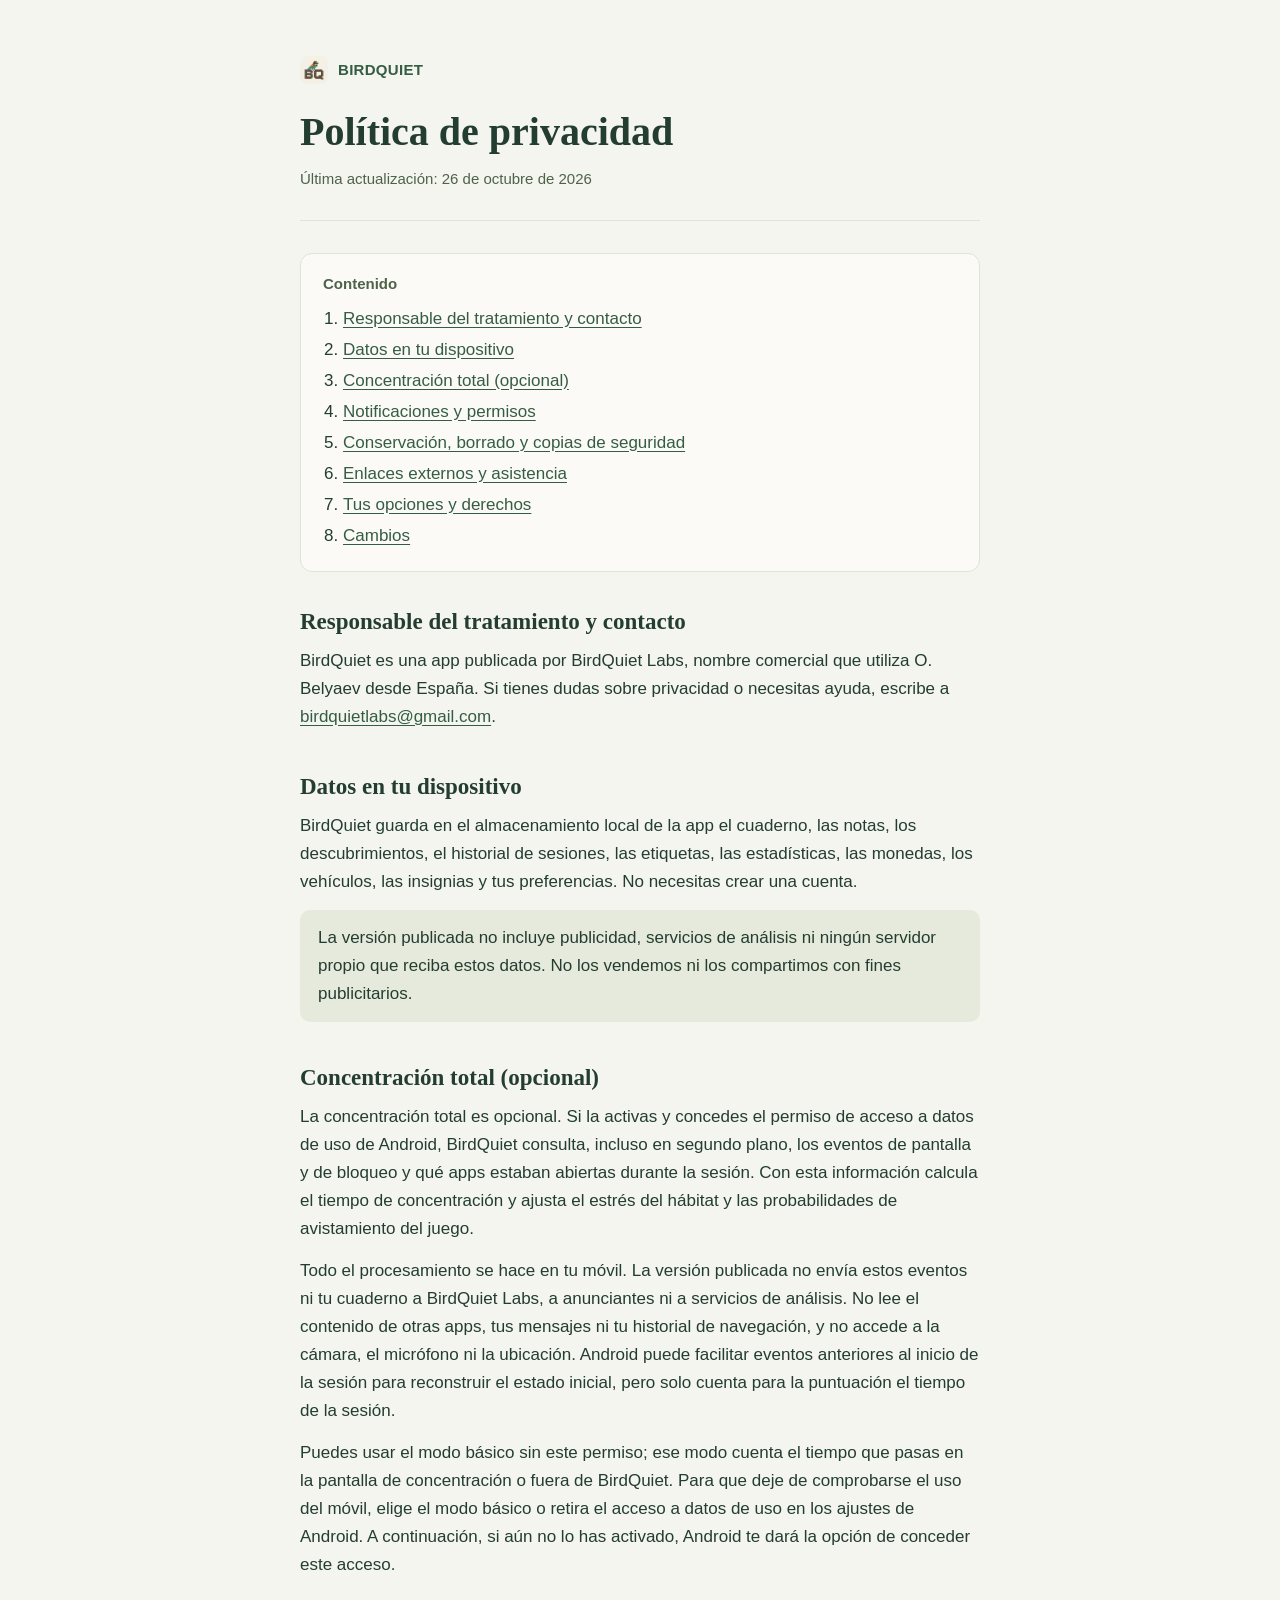
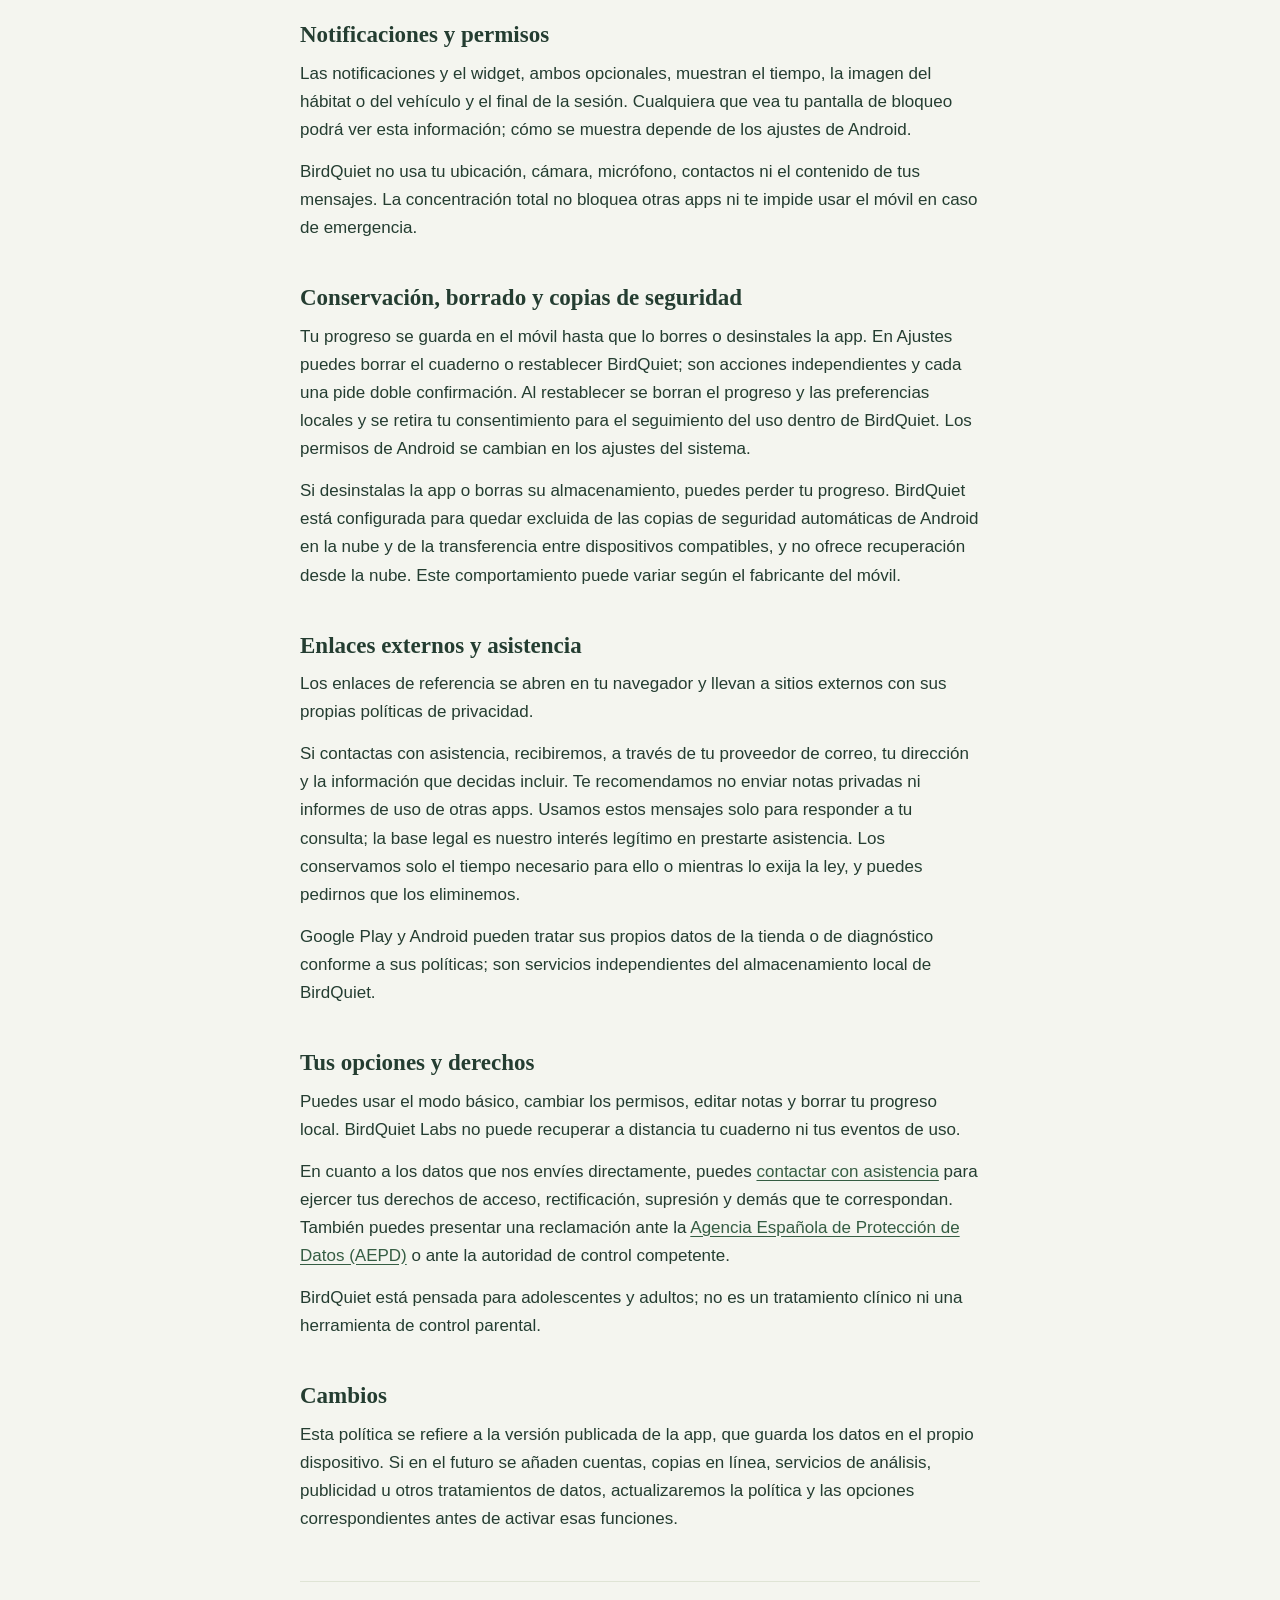
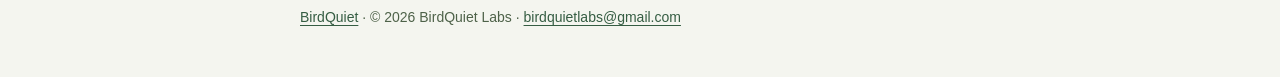
==== privacidad.html @ 83a54221 "Landing page" ====
<!doctype html>
<html lang="es">
<head>
<meta charset="utf-8">
<meta name="viewport" content="width=device-width, initial-scale=1">
<title>Política de privacidad · BirdQuiet</title>
<meta name="description" content="Política de privacidad de BirdQuiet, la app de concentración de BirdQuiet Labs.">
<meta name="robots" content="index, follow">
<link rel="icon" href="assets/img/favicon.png" type="image/png" sizes="64x64">
<link rel="icon" href="assets/img/favicon-32.png" type="image/png" sizes="32x32">
<style>
  :root {
    --bg: #f4f5ef;
    --surface: #fbfaf6;
    --text: #243d31;
    --muted: #4e6249;
    --line: #dfe4d5;
    --accent: #355d43;
    --accent-soft: #e6eadc;
  }
  @media (prefers-color-scheme: dark) {
    :root {
      --bg: #15291f;
      --surface: #1c3226;
      --text: #e8e6df;
      --muted: #a8a59b;
      --line: #34382f;
      --accent: #8fbf9a;
      --accent-soft: #263027;
    }
  }
  * { box-sizing: border-box; }
  html { -webkit-text-size-adjust: 100%; scroll-behavior: smooth; }
  body {
    margin: 0;
    background: var(--bg);
    color: var(--text);
    font-family: -apple-system, BlinkMacSystemFont, "Segoe UI", Roboto, "Helvetica Neue", Arial, sans-serif;
    font-size: 17px;
    line-height: 1.65;
  }
  .wrap { max-width: 720px; margin: 0 auto; padding: 0 20px; }
  header { padding: 56px 0 28px; border-bottom: 1px solid var(--line); }
  .brand {
    display: inline-flex; align-items: center; gap: 10px;
    font-weight: 600; letter-spacing: .02em; color: var(--accent);
    font-size: 15px; text-transform: uppercase;
  }
  .brand img { width: 28px; height: 28px; border-radius: 7px; }
  .brand { text-decoration: none; }
  h1, h2 {
    font-family: Georgia, "Iowan Old Style", "Palatino Linotype", "Times New Roman", serif;
    font-weight: 600; line-height: 1.25;
  }
  h1 { font-size: clamp(30px, 6vw, 40px); margin: 14px 0 10px; }
  .meta { color: var(--muted); font-size: 15px; margin: 0; }
  nav {
    margin: 32px 0 8px; padding: 18px 22px;
    background: var(--surface); border: 1px solid var(--line); border-radius: 12px;
  }
  nav p { margin: 0 0 8px; font-weight: 600; font-size: 15px; color: var(--muted); }
  nav ol { margin: 0; padding-left: 20px; }
  nav li { margin: 3px 0; }
  a { color: var(--accent); text-underline-offset: 3px; }
  a:hover { text-decoration-thickness: 2px; }
  main section { padding-top: 28px; }
  h2 { font-size: 23px; margin: 0 0 10px; }
  p { margin: 0 0 14px; }
  .note {
    background: var(--accent-soft); border-radius: 10px;
    padding: 14px 18px; margin: 4px 0 14px;
  }
  footer {
    margin-top: 48px; padding: 24px 0 48px;
    border-top: 1px solid var(--line); color: var(--muted); font-size: 14px;
  }
  @media (max-width: 480px) {
    body { font-size: 16px; }
    header { padding-top: 40px; }
    nav { padding: 16px 18px; }
  }
</style>
</head>
<body>
<div class="wrap">
  <header>
    <a class="brand" href="./"><img src="assets/img/logo.webp" alt="" width="28" height="28"> BirdQuiet</a>
    <h1>Política de privacidad</h1>
    <p class="meta">Última actualización: 26 de octubre de 2026</p>
  </header>

  <nav aria-label="Índice">
    <p>Contenido</p>
    <ol>
      <li><a href="#responsable">Responsable del tratamiento y contacto</a></li>
      <li><a href="#datos">Datos en tu dispositivo</a></li>
      <li><a href="#concentracion">Concentración total (opcional)</a></li>
      <li><a href="#notificaciones">Notificaciones y permisos</a></li>
      <li><a href="#conservacion">Conservación, borrado y copias de seguridad</a></li>
      <li><a href="#enlaces">Enlaces externos y asistencia</a></li>
      <li><a href="#derechos">Tus opciones y derechos</a></li>
      <li><a href="#cambios">Cambios</a></li>
    </ol>
  </nav>

  <main>
    <section id="responsable">
      <h2>Responsable del tratamiento y contacto</h2>
      <p>BirdQuiet es una app publicada por BirdQuiet Labs, nombre comercial que utiliza O. Belyaev desde España. Si tienes dudas sobre privacidad o necesitas ayuda, escribe a <a href="mailto:birdquietlabs@gmail.com">birdquietlabs@gmail.com</a>.</p>
    </section>

    <section id="datos">
      <h2>Datos en tu dispositivo</h2>
      <p>BirdQuiet guarda en el almacenamiento local de la app el cuaderno, las notas, los descubrimientos, el historial de sesiones, las etiquetas, las estadísticas, las monedas, los vehículos, las insignias y tus preferencias. No necesitas crear una cuenta.</p>
      <p class="note">La versión publicada no incluye publicidad, servicios de análisis ni ningún servidor propio que reciba estos datos. No los vendemos ni los compartimos con fines publicitarios.</p>
    </section>

    <section id="concentracion">
      <h2>Concentración total (opcional)</h2>
      <p>La concentración total es opcional. Si la activas y concedes el permiso de acceso a datos de uso de Android, BirdQuiet consulta, incluso en segundo plano, los eventos de pantalla y de bloqueo y qué apps estaban abiertas durante la sesión. Con esta información calcula el tiempo de concentración y ajusta el estrés del hábitat y las probabilidades de avistamiento del juego.</p>
      <p>Todo el procesamiento se hace en tu móvil. La versión publicada no envía estos eventos ni tu cuaderno a BirdQuiet Labs, a anunciantes ni a servicios de análisis. No lee el contenido de otras apps, tus mensajes ni tu historial de navegación, y no accede a la cámara, el micrófono ni la ubicación. Android puede facilitar eventos anteriores al inicio de la sesión para reconstruir el estado inicial, pero solo cuenta para la puntuación el tiempo de la sesión.</p>
      <p>Puedes usar el modo básico sin este permiso; ese modo cuenta el tiempo que pasas en la pantalla de concentración o fuera de BirdQuiet. Para que deje de comprobarse el uso del móvil, elige el modo básico o retira el acceso a datos de uso en los ajustes de Android. A continuación, si aún no lo has activado, Android te dará la opción de conceder este acceso.</p>
    </section>

    <section id="notificaciones">
      <h2>Notificaciones y permisos</h2>
      <p>Las notificaciones y el widget, ambos opcionales, muestran el tiempo, la imagen del hábitat o del vehículo y el final de la sesión. Cualquiera que vea tu pantalla de bloqueo podrá ver esta información; cómo se muestra depende de los ajustes de Android.</p>
      <p>BirdQuiet no usa tu ubicación, cámara, micrófono, contactos ni el contenido de tus mensajes. La concentración total no bloquea otras apps ni te impide usar el móvil en caso de emergencia.</p>
    </section>

    <section id="conservacion">
      <h2>Conservación, borrado y copias de seguridad</h2>
      <p>Tu progreso se guarda en el móvil hasta que lo borres o desinstales la app. En Ajustes puedes borrar el cuaderno o restablecer BirdQuiet; son acciones independientes y cada una pide doble confirmación. Al restablecer se borran el progreso y las preferencias locales y se retira tu consentimiento para el seguimiento del uso dentro de BirdQuiet. Los permisos de Android se cambian en los ajustes del sistema.</p>
      <p>Si desinstalas la app o borras su almacenamiento, puedes perder tu progreso. BirdQuiet está configurada para quedar excluida de las copias de seguridad automáticas de Android en la nube y de la transferencia entre dispositivos compatibles, y no ofrece recuperación desde la nube. Este comportamiento puede variar según el fabricante del móvil.</p>
    </section>

    <section id="enlaces">
      <h2>Enlaces externos y asistencia</h2>
      <p>Los enlaces de referencia se abren en tu navegador y llevan a sitios externos con sus propias políticas de privacidad.</p>
      <p>Si contactas con asistencia, recibiremos, a través de tu proveedor de correo, tu dirección y la información que decidas incluir. Te recomendamos no enviar notas privadas ni informes de uso de otras apps. Usamos estos mensajes solo para responder a tu consulta; la base legal es nuestro interés legítimo en prestarte asistencia. Los conservamos solo el tiempo necesario para ello o mientras lo exija la ley, y puedes pedirnos que los eliminemos.</p>
      <p>Google Play y Android pueden tratar sus propios datos de la tienda o de diagnóstico conforme a sus políticas; son servicios independientes del almacenamiento local de BirdQuiet.</p>
    </section>

    <section id="derechos">
      <h2>Tus opciones y derechos</h2>
      <p>Puedes usar el modo básico, cambiar los permisos, editar notas y borrar tu progreso local. BirdQuiet Labs no puede recuperar a distancia tu cuaderno ni tus eventos de uso.</p>
      <p>En cuanto a los datos que nos envíes directamente, puedes <a href="mailto:birdquietlabs@gmail.com">contactar con asistencia</a> para ejercer tus derechos de acceso, rectificación, supresión y demás que te correspondan. También puedes presentar una reclamación ante la <a href="https://www.aepd.es" rel="noopener">Agencia Española de Protección de Datos (AEPD)</a> o ante la autoridad de control competente.</p>
      <p>BirdQuiet está pensada para adolescentes y adultos; no es un tratamiento clínico ni una herramienta de control parental.</p>
    </section>

    <section id="cambios">
      <h2>Cambios</h2>
      <p>Esta política se refiere a la versión publicada de la app, que guarda los datos en el propio dispositivo. Si en el futuro se añaden cuentas, copias en línea, servicios de análisis, publicidad u otros tratamientos de datos, actualizaremos la política y las opciones correspondientes antes de activar esas funciones.</p>
    </section>
  </main>

  <footer>
    <a href="./">BirdQuiet</a> · © 2026 BirdQuiet Labs · <a href="mailto:birdquietlabs@gmail.com">birdquietlabs@gmail.com</a>
  </footer>
</div>
</body>
</html>
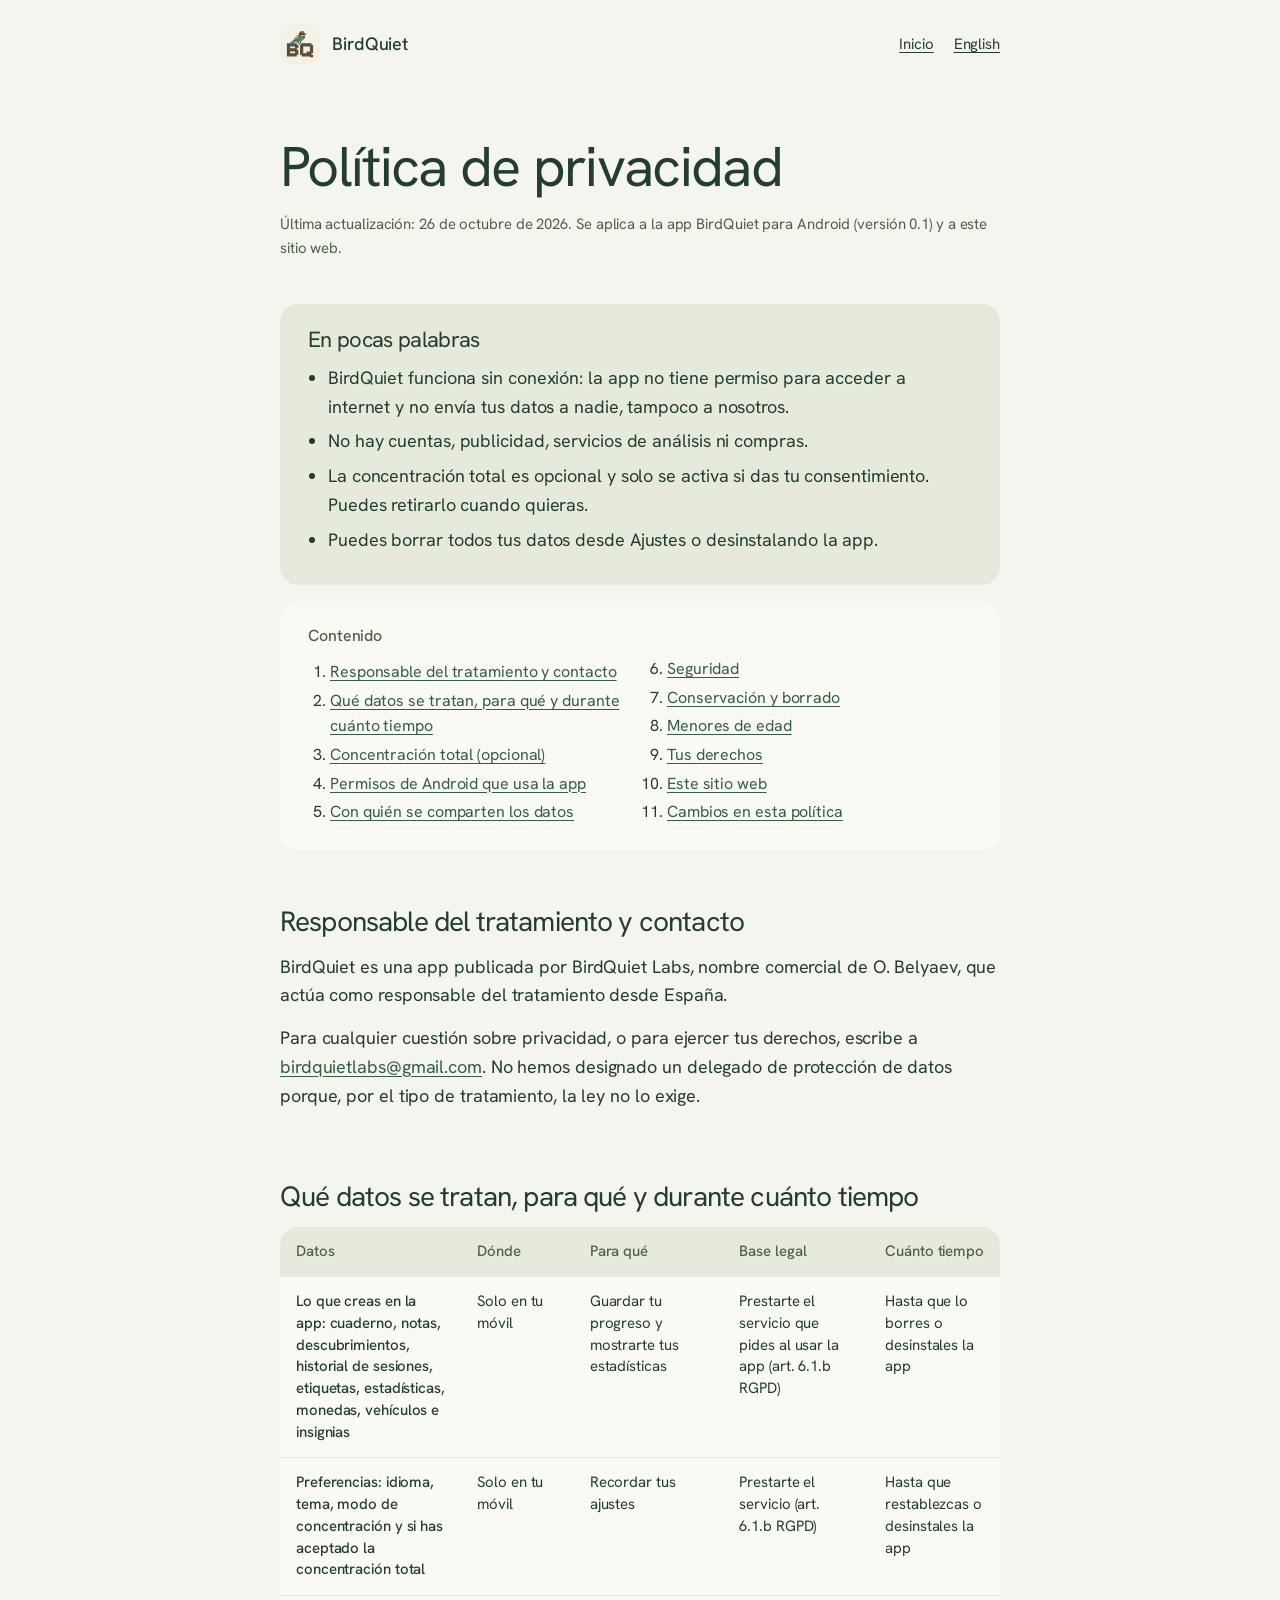
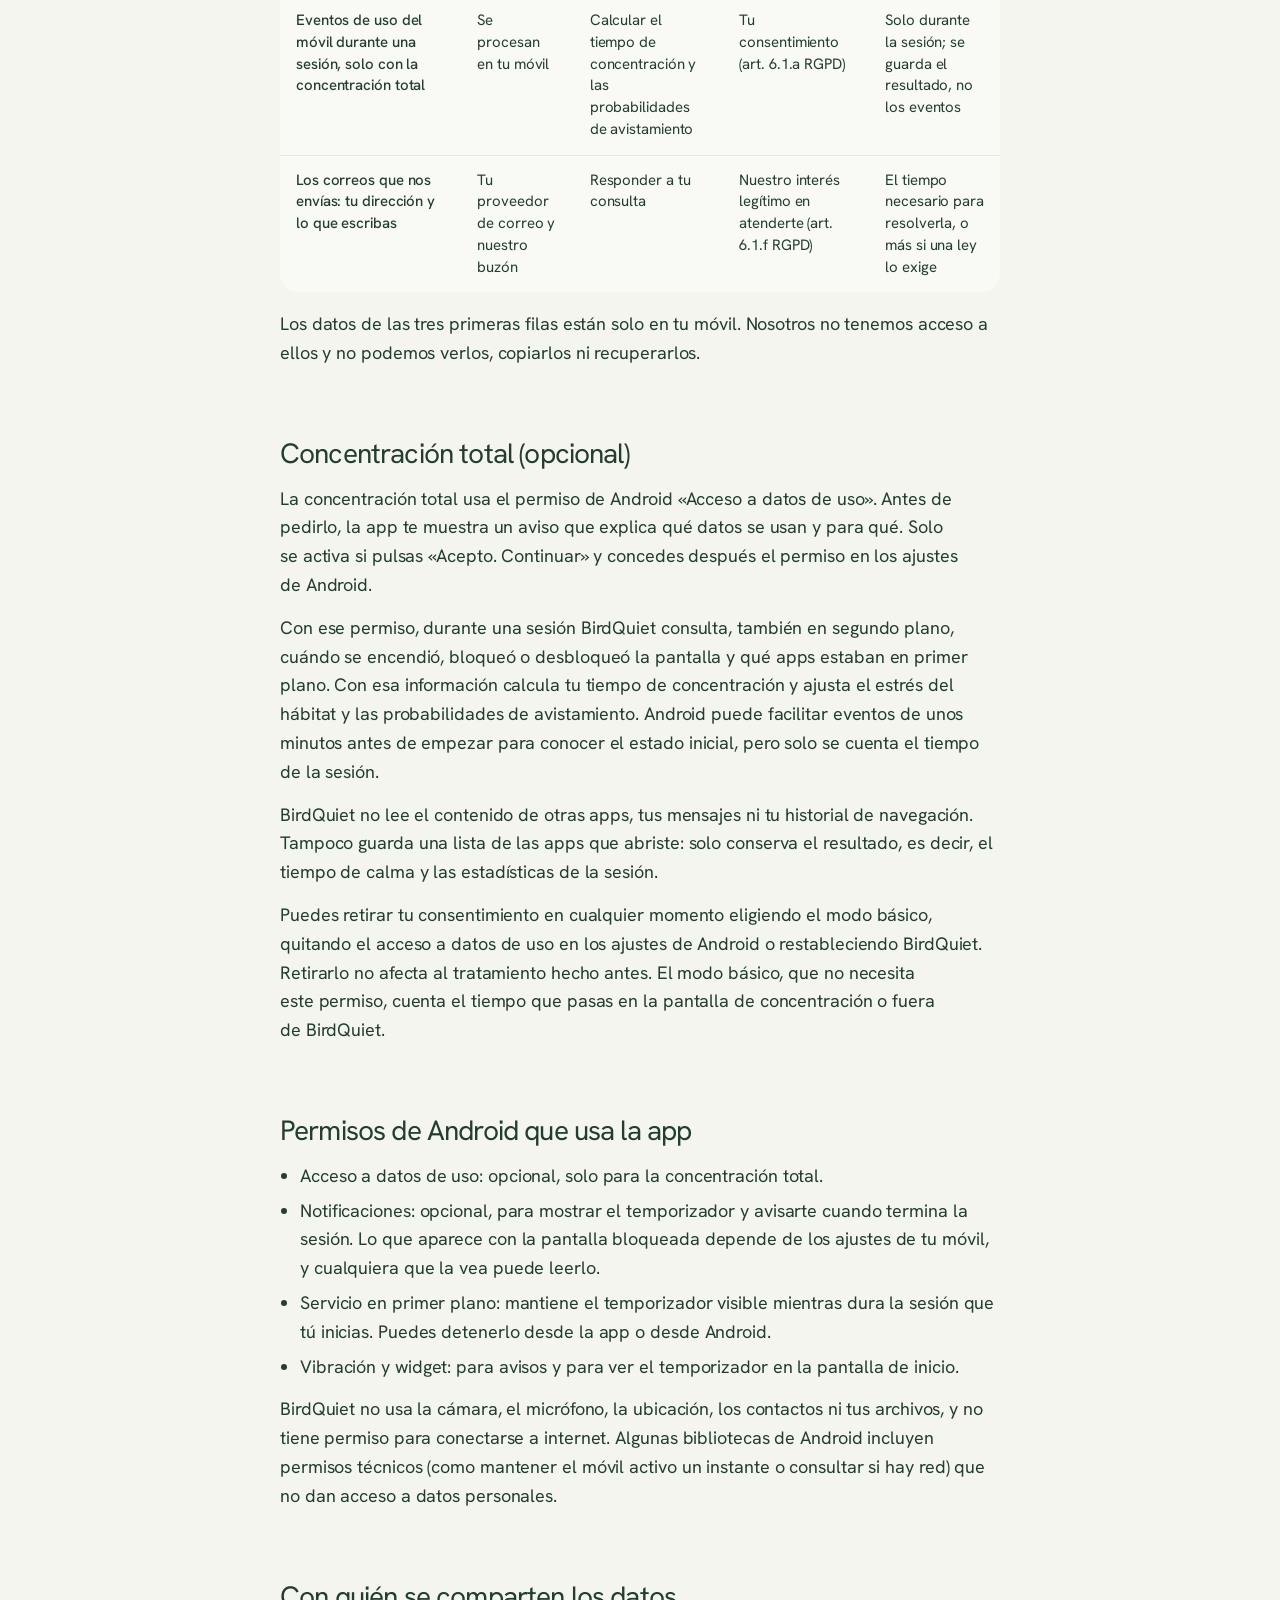
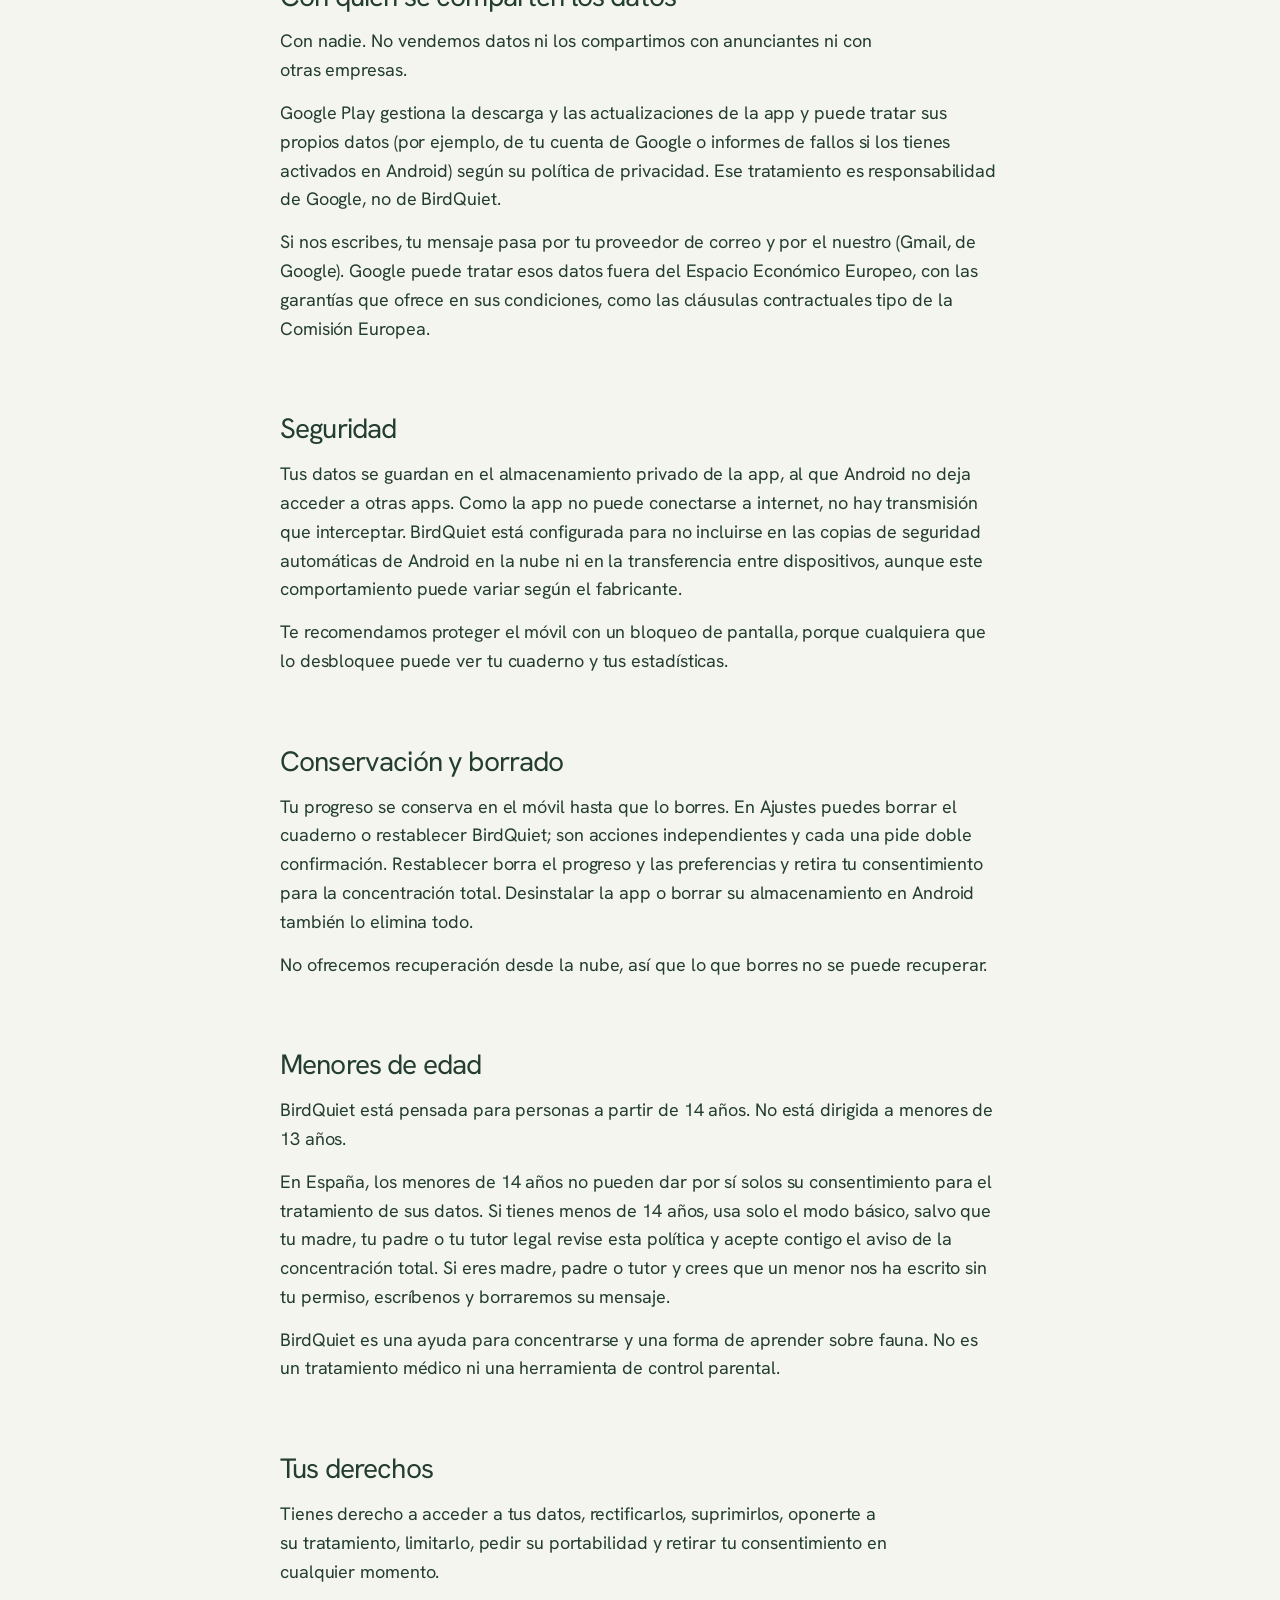
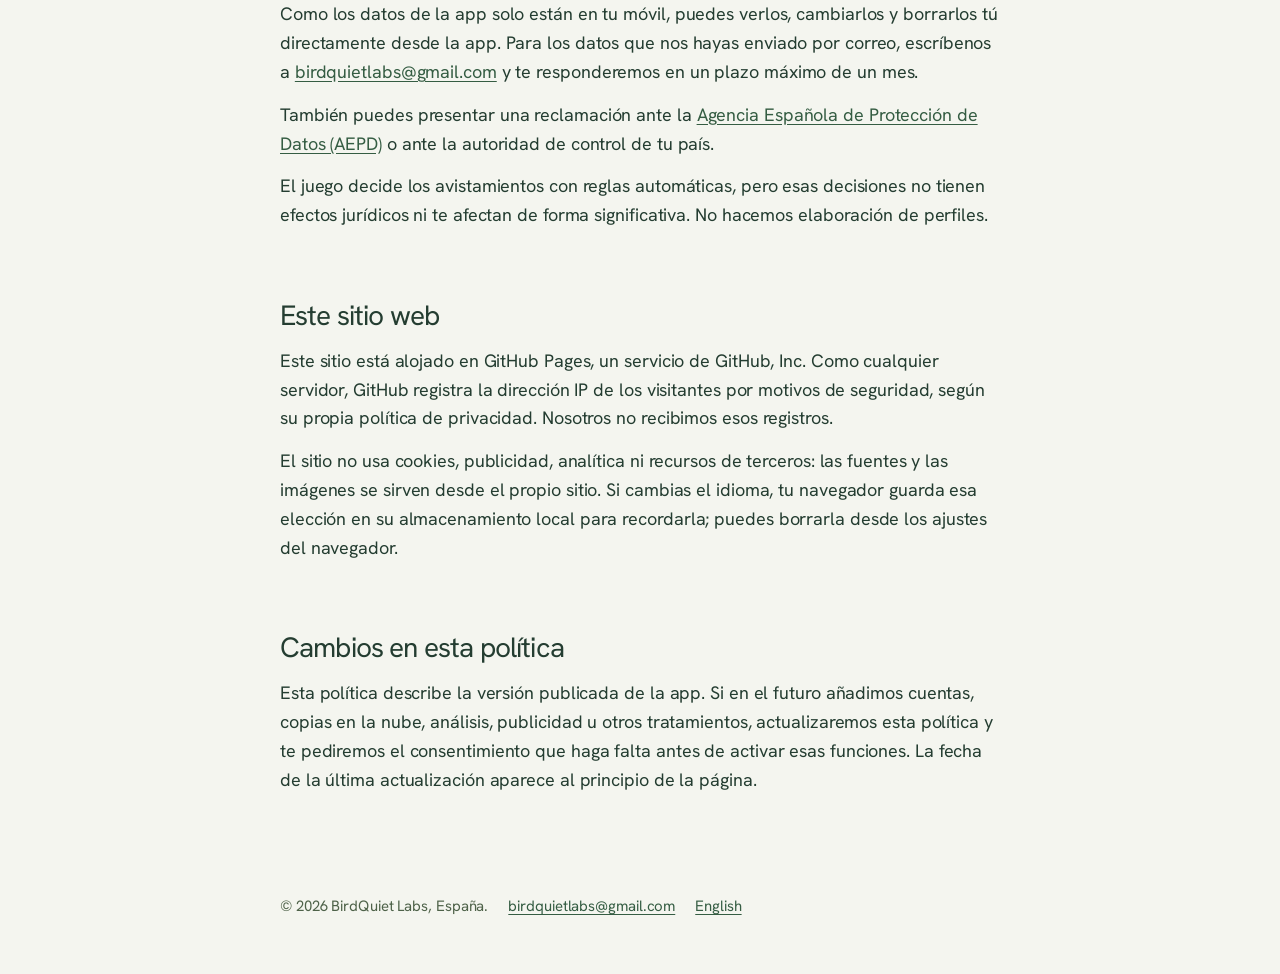
==== commit 937ccbf8: "Add files via upload" ====
--- a/privacidad.html
+++ b/privacidad.html
@@ -5,158 +5,158 @@
 <meta name="viewport" content="width=device-width, initial-scale=1">
 <title>Política de privacidad · BirdQuiet</title>
 <meta name="description" content="Política de privacidad de BirdQuiet, la app de concentración de BirdQuiet Labs.">
-<meta name="robots" content="index, follow">
+<link rel="alternate" hreflang="en" href="privacy.html">
 <link rel="icon" href="assets/img/favicon.png" type="image/png" sizes="64x64">
 <link rel="icon" href="assets/img/favicon-32.png" type="image/png" sizes="32x32">
+<link rel="apple-touch-icon" href="assets/img/apple-touch-icon.png">
 <style>
-  :root {
-    --bg: #f4f5ef;
-    --surface: #fbfaf6;
-    --text: #243d31;
-    --muted: #4e6249;
-    --line: #dfe4d5;
-    --accent: #355d43;
-    --accent-soft: #e6eadc;
-  }
-  @media (prefers-color-scheme: dark) {
-    :root {
-      --bg: #15291f;
-      --surface: #1c3226;
-      --text: #e8e6df;
-      --muted: #a8a59b;
-      --line: #34382f;
-      --accent: #8fbf9a;
-      --accent-soft: #263027;
-    }
-  }
-  * { box-sizing: border-box; }
-  html { -webkit-text-size-adjust: 100%; scroll-behavior: smooth; }
-  body {
-    margin: 0;
-    background: var(--bg);
-    color: var(--text);
-    font-family: -apple-system, BlinkMacSystemFont, "Segoe UI", Roboto, "Helvetica Neue", Arial, sans-serif;
-    font-size: 17px;
-    line-height: 1.65;
-  }
-  .wrap { max-width: 720px; margin: 0 auto; padding: 0 20px; }
-  header { padding: 56px 0 28px; border-bottom: 1px solid var(--line); }
-  .brand {
-    display: inline-flex; align-items: center; gap: 10px;
-    font-weight: 600; letter-spacing: .02em; color: var(--accent);
-    font-size: 15px; text-transform: uppercase;
-  }
-  .brand img { width: 28px; height: 28px; border-radius: 7px; }
-  .brand { text-decoration: none; }
-  h1, h2 {
-    font-family: Georgia, "Iowan Old Style", "Palatino Linotype", "Times New Roman", serif;
-    font-weight: 600; line-height: 1.25;
-  }
-  h1 { font-size: clamp(30px, 6vw, 40px); margin: 14px 0 10px; }
-  .meta { color: var(--muted); font-size: 15px; margin: 0; }
-  nav {
-    margin: 32px 0 8px; padding: 18px 22px;
-    background: var(--surface); border: 1px solid var(--line); border-radius: 12px;
-  }
-  nav p { margin: 0 0 8px; font-weight: 600; font-size: 15px; color: var(--muted); }
-  nav ol { margin: 0; padding-left: 20px; }
-  nav li { margin: 3px 0; }
-  a { color: var(--accent); text-underline-offset: 3px; }
-  a:hover { text-decoration-thickness: 2px; }
-  main section { padding-top: 28px; }
-  h2 { font-size: 23px; margin: 0 0 10px; }
-  p { margin: 0 0 14px; }
-  .note {
-    background: var(--accent-soft); border-radius: 10px;
-    padding: 14px 18px; margin: 4px 0 14px;
-  }
-  footer {
-    margin-top: 48px; padding: 24px 0 48px;
-    border-top: 1px solid var(--line); color: var(--muted); font-size: 14px;
-  }
-  @media (max-width: 480px) {
-    body { font-size: 16px; }
-    header { padding-top: 40px; }
-    nav { padding: 16px 18px; }
-  }
+@font-face { font-family: "Hanken Grotesk"; font-weight: 400; font-display: swap; src: url("assets/fonts/hanken-grotesk-latin-400-normal.woff2") format("woff2"); }
+@font-face { font-family: "Hanken Grotesk"; font-weight: 500; font-display: swap; src: url("assets/fonts/hanken-grotesk-latin-500-normal.woff2") format("woff2"); }
+:root { --bg: #f4f5ef; --surface: #f9faf5; --tint: #e6eadc; --ink: #243d31; --muted: #4e6249; --accent: #355d43; }
+@media (prefers-color-scheme: dark) { :root { --bg: #15291f; --surface: #1c3226; --tint: #23392c; --ink: #eceee4; --muted: #b4c2ad; --accent: #a1d3b5; } }
+* { box-sizing: border-box; }
+html { -webkit-text-size-adjust: 100%; scroll-behavior: smooth; }
+body { margin: 0; background: var(--bg); color: var(--ink); font-family: "Hanken Grotesk", system-ui, -apple-system, "Segoe UI", Roboto, sans-serif; font-size: 18px; line-height: 1.6; letter-spacing: -0.005em; }
+.wrap { max-width: 760px; margin: 0 auto; padding: 0 20px; }
+.top { display: flex; align-items: center; justify-content: space-between; gap: 16px; padding: 24px 0; }
+.brand { display: inline-flex; align-items: center; gap: 12px; font-weight: 500; color: var(--ink); text-decoration: none; }
+.brand img { width: 40px; height: 40px; border-radius: 10px; }
+.top nav { display: flex; gap: 20px; font-size: 15px; }
+a { color: var(--accent); text-underline-offset: 3px; }
+.top a:not(.brand) { color: var(--ink); }
+header { padding: 48px 0 8px; }
+h1, h2 { font-weight: 400; letter-spacing: -0.03em; line-height: 1.1; margin: 0; }
+h1 { font-size: clamp(2.25rem, 1.6rem + 2.6vw, 3.5rem); }
+.meta { color: var(--muted); font-size: 15px; margin: 14px 0 0; }
+.summary { background: var(--tint); border-radius: 18px; padding: 24px 28px; margin: 36px 0 8px; }
+.summary h2 { font-size: 1.375rem; margin-bottom: 12px; }
+.summary ul { margin: 0; padding-left: 20px; }
+.summary li { margin: 6px 0; }
+.toc { background: var(--surface); border-radius: 18px; padding: 22px 28px; margin: 16px 0 0; font-size: 16px; }
+.toc p { margin: 0 0 8px; font-weight: 500; color: var(--muted); }
+.toc ol { margin: 0; padding-left: 22px; columns: 2; column-gap: 32px; }
+.toc li { margin: 3px 0; break-inside: avoid; }
+main section { padding-top: 56px; }
+h2 { font-size: 1.75rem; margin-bottom: 16px; }
+p { margin: 0 0 14px; text-wrap: pretty; }
+ul.plain { margin: 0 0 14px; padding-left: 20px; }
+ul.plain li { margin: 6px 0; }
+.table { overflow-x: auto; margin: 4px 0 18px; border-radius: 18px; background: var(--surface); }
+table { width: 100%; border-collapse: collapse; font-size: 15px; line-height: 1.45; min-width: 640px; }
+th, td { text-align: left; vertical-align: top; padding: 14px 16px; }
+th { font-weight: 500; color: var(--muted); background: var(--tint); }
+tbody tr + tr td { border-top: 1px solid var(--tint); }
+td:first-child { font-weight: 500; }
+footer { margin-top: 72px; padding: 28px 0 56px; color: var(--muted); font-size: 15px; display: flex; flex-wrap: wrap; gap: 8px 20px; }
+:focus-visible { outline: 2px solid currentColor; outline-offset: 3px; }
+@media (max-width: 600px) {
+  body { font-size: 17px; }
+  .toc ol { columns: 1; }
+  .summary, .toc { padding: 20px; }
+  header { padding-top: 24px; }
+  .table { background: none; overflow: visible; }
+  table, tbody, tr, td { display: block; min-width: 0; }
+  thead { display: none; }
+  tbody tr { background: var(--surface); border-radius: 18px; padding: 8px 0; margin-bottom: 12px; }
+  tbody tr + tr td { border-top: 0; }
+  td { padding: 6px 18px; }
+  td::before { content: attr(data-label); display: block; font-size: 13px; color: var(--muted); font-weight: 500; }
+}
 </style>
 </head>
 <body>
 <div class="wrap">
+  <div class="top">
+    <a class="brand" href="./"><img src="assets/img/logo.webp" alt="" width="40" height="40"> BirdQuiet</a>
+    <nav aria-label="Idioma"><a href="./">Inicio</a><a href="privacy.html" hreflang="en" lang="en">English</a></nav>
+  </div>
   <header>
-    <a class="brand" href="./"><img src="assets/img/logo.webp" alt="" width="28" height="28"> BirdQuiet</a>
     <h1>Política de privacidad</h1>
-    <p class="meta">Última actualización: 26 de octubre de 2026</p>
+    <p class="meta">Última actualización: 26 de octubre de 2026. Se aplica a la app BirdQuiet para Android (versión 0.1) y a este sitio web.</p>
   </header>
+  <div class="summary">
+    <h2>En pocas palabras</h2>
+    <ul><li>BirdQuiet funciona sin conexión: la app no tiene permiso para acceder a internet y no envía tus datos a nadie, tampoco a nosotros.</li><li>No hay cuentas, publicidad, servicios de análisis ni compras.</li><li>La concentración total es opcional y solo se activa si das tu consentimiento. Puedes retirarlo cuando quieras.</li><li>Puedes borrar todos tus datos desde Ajustes o desinstalando la app.</li></ul>
+  </div>
+  <nav class="toc" aria-label="Contenido">
+    <p>Contenido</p>
+    <ol><li><a href="#responsable">Responsable del tratamiento y contacto</a></li><li><a href="#datos">Qué datos se tratan, para qué y durante cuánto tiempo</a></li><li><a href="#concentracion">Concentración total (opcional)</a></li><li><a href="#permisos">Permisos de Android que usa la app</a></li><li><a href="#compartir">Con quién se comparten los datos</a></li><li><a href="#seguridad">Seguridad</a></li><li><a href="#borrado">Conservación y borrado</a></li><li><a href="#menores">Menores de edad</a></li><li><a href="#derechos">Tus derechos</a></li><li><a href="#web">Este sitio web</a></li><li><a href="#cambios">Cambios en esta política</a></li></ol>
+  </nav>
+  <main>
 
-  <nav aria-label="Índice">
-    <p>Contenido</p>
-    <ol>
-      <li><a href="#responsable">Responsable del tratamiento y contacto</a></li>
-      <li><a href="#datos">Datos en tu dispositivo</a></li>
-      <li><a href="#concentracion">Concentración total (opcional)</a></li>
-      <li><a href="#notificaciones">Notificaciones y permisos</a></li>
-      <li><a href="#conservacion">Conservación, borrado y copias de seguridad</a></li>
-      <li><a href="#enlaces">Enlaces externos y asistencia</a></li>
-      <li><a href="#derechos">Tus opciones y derechos</a></li>
-      <li><a href="#cambios">Cambios</a></li>
-    </ol>
-  </nav>
-
-  <main>
     <section id="responsable">
       <h2>Responsable del tratamiento y contacto</h2>
-      <p>BirdQuiet es una app publicada por BirdQuiet Labs, nombre comercial que utiliza O. Belyaev desde España. Si tienes dudas sobre privacidad o necesitas ayuda, escribe a <a href="mailto:birdquietlabs@gmail.com">birdquietlabs@gmail.com</a>.</p>
+      <p>BirdQuiet es una app publicada por BirdQuiet Labs, nombre comercial de O. Belyaev, que actúa como responsable del tratamiento desde España.</p>
+      <p>Para cualquier cuestión sobre privacidad, o para ejercer tus derechos, escribe a <a href="mailto:birdquietlabs@gmail.com">birdquietlabs@gmail.com</a>. No hemos designado un delegado de protección de datos porque, por el tipo de tratamiento, la ley no lo exige.</p>
     </section>
 
     <section id="datos">
-      <h2>Datos en tu dispositivo</h2>
-      <p>BirdQuiet guarda en el almacenamiento local de la app el cuaderno, las notas, los descubrimientos, el historial de sesiones, las etiquetas, las estadísticas, las monedas, los vehículos, las insignias y tus preferencias. No necesitas crear una cuenta.</p>
-      <p class="note">La versión publicada no incluye publicidad, servicios de análisis ni ningún servidor propio que reciba estos datos. No los vendemos ni los compartimos con fines publicitarios.</p>
+      <h2>Qué datos se tratan, para qué y durante cuánto tiempo</h2>
+      <div class="table" tabindex="0" role="region" aria-label="Qué datos se tratan, para qué y durante cuánto tiempo"><table><thead><tr><th scope="col">Datos</th><th scope="col">Dónde</th><th scope="col">Para qué</th><th scope="col">Base legal</th><th scope="col">Cuánto tiempo</th></tr></thead><tbody><tr><td data-label="Datos">Lo que creas en la app: cuaderno, notas, descubrimientos, historial de sesiones, etiquetas, estadísticas, monedas, vehículos e insignias</td><td data-label="Dónde">Solo en tu móvil</td><td data-label="Para qué">Guardar tu progreso y mostrarte tus estadísticas</td><td data-label="Base legal">Prestarte el servicio que pides al usar la app (art. 6.1.b RGPD)</td><td data-label="Cuánto tiempo">Hasta que lo borres o desinstales la app</td></tr><tr><td data-label="Datos">Preferencias: idioma, tema, modo de concentración y si has aceptado la concentración total</td><td data-label="Dónde">Solo en tu móvil</td><td data-label="Para qué">Recordar tus ajustes</td><td data-label="Base legal">Prestarte el servicio (art. 6.1.b RGPD)</td><td data-label="Cuánto tiempo">Hasta que restablezcas o desinstales la app</td></tr><tr><td data-label="Datos">Eventos de uso del móvil durante una sesión, solo con la concentración total</td><td data-label="Dónde">Se procesan en tu móvil</td><td data-label="Para qué">Calcular el tiempo de concentración y las probabilidades de avistamiento</td><td data-label="Base legal">Tu consentimiento (art. 6.1.a RGPD)</td><td data-label="Cuánto tiempo">Solo durante la sesión; se guarda el resultado, no los eventos</td></tr><tr><td data-label="Datos">Los correos que nos envías: tu dirección y lo que escribas</td><td data-label="Dónde">Tu proveedor de correo y nuestro buzón</td><td data-label="Para qué">Responder a tu consulta</td><td data-label="Base legal">Nuestro interés legítimo en atenderte (art. 6.1.f RGPD)</td><td data-label="Cuánto tiempo">El tiempo necesario para resolverla, o más si una ley lo exige</td></tr></tbody></table></div>
+      <p>Los datos de las tres primeras filas están solo en tu móvil. Nosotros no tenemos acceso a ellos y no podemos verlos, copiarlos ni recuperarlos.</p>
     </section>
 
     <section id="concentracion">
       <h2>Concentración total (opcional)</h2>
-      <p>La concentración total es opcional. Si la activas y concedes el permiso de acceso a datos de uso de Android, BirdQuiet consulta, incluso en segundo plano, los eventos de pantalla y de bloqueo y qué apps estaban abiertas durante la sesión. Con esta información calcula el tiempo de concentración y ajusta el estrés del hábitat y las probabilidades de avistamiento del juego.</p>
-      <p>Todo el procesamiento se hace en tu móvil. La versión publicada no envía estos eventos ni tu cuaderno a BirdQuiet Labs, a anunciantes ni a servicios de análisis. No lee el contenido de otras apps, tus mensajes ni tu historial de navegación, y no accede a la cámara, el micrófono ni la ubicación. Android puede facilitar eventos anteriores al inicio de la sesión para reconstruir el estado inicial, pero solo cuenta para la puntuación el tiempo de la sesión.</p>
-      <p>Puedes usar el modo básico sin este permiso; ese modo cuenta el tiempo que pasas en la pantalla de concentración o fuera de BirdQuiet. Para que deje de comprobarse el uso del móvil, elige el modo básico o retira el acceso a datos de uso en los ajustes de Android. A continuación, si aún no lo has activado, Android te dará la opción de conceder este acceso.</p>
+      <p>La concentración total usa el permiso de Android «Acceso a datos de uso». Antes de pedirlo, la app te muestra un aviso que explica qué datos se usan y para qué. Solo se activa si pulsas «Acepto. Continuar» y concedes después el permiso en los ajustes de Android.</p>
+      <p>Con ese permiso, durante una sesión BirdQuiet consulta, también en segundo plano, cuándo se encendió, bloqueó o desbloqueó la pantalla y qué apps estaban en primer plano. Con esa información calcula tu tiempo de concentración y ajusta el estrés del hábitat y las probabilidades de avistamiento. Android puede facilitar eventos de unos minutos antes de empezar para conocer el estado inicial, pero solo se cuenta el tiempo de la sesión.</p>
+      <p>BirdQuiet no lee el contenido de otras apps, tus mensajes ni tu historial de navegación. Tampoco guarda una lista de las apps que abriste: solo conserva el resultado, es decir, el tiempo de calma y las estadísticas de la sesión.</p>
+      <p>Puedes retirar tu consentimiento en cualquier momento eligiendo el modo básico, quitando el acceso a datos de uso en los ajustes de Android o restableciendo BirdQuiet. Retirarlo no afecta al tratamiento hecho antes. El modo básico, que no necesita este permiso, cuenta el tiempo que pasas en la pantalla de concentración o fuera de BirdQuiet.</p>
     </section>
 
-    <section id="notificaciones">
-      <h2>Notificaciones y permisos</h2>
-      <p>Las notificaciones y el widget, ambos opcionales, muestran el tiempo, la imagen del hábitat o del vehículo y el final de la sesión. Cualquiera que vea tu pantalla de bloqueo podrá ver esta información; cómo se muestra depende de los ajustes de Android.</p>
-      <p>BirdQuiet no usa tu ubicación, cámara, micrófono, contactos ni el contenido de tus mensajes. La concentración total no bloquea otras apps ni te impide usar el móvil en caso de emergencia.</p>
+    <section id="permisos">
+      <h2>Permisos de Android que usa la app</h2>
+      <ul class="plain"><li>Acceso a datos de uso: opcional, solo para la concentración total.</li><li>Notificaciones: opcional, para mostrar el temporizador y avisarte cuando termina la sesión. Lo que aparece con la pantalla bloqueada depende de los ajustes de tu móvil, y cualquiera que la vea puede leerlo.</li><li>Servicio en primer plano: mantiene el temporizador visible mientras dura la sesión que tú inicias. Puedes detenerlo desde la app o desde Android.</li><li>Vibración y widget: para avisos y para ver el temporizador en la pantalla de inicio.</li></ul>
+      <p>BirdQuiet no usa la cámara, el micrófono, la ubicación, los contactos ni tus archivos, y no tiene permiso para conectarse a internet. Algunas bibliotecas de Android incluyen permisos técnicos (como mantener el móvil activo un instante o consultar si hay red) que no dan acceso a datos personales.</p>
     </section>
 
-    <section id="conservacion">
-      <h2>Conservación, borrado y copias de seguridad</h2>
-      <p>Tu progreso se guarda en el móvil hasta que lo borres o desinstales la app. En Ajustes puedes borrar el cuaderno o restablecer BirdQuiet; son acciones independientes y cada una pide doble confirmación. Al restablecer se borran el progreso y las preferencias locales y se retira tu consentimiento para el seguimiento del uso dentro de BirdQuiet. Los permisos de Android se cambian en los ajustes del sistema.</p>
-      <p>Si desinstalas la app o borras su almacenamiento, puedes perder tu progreso. BirdQuiet está configurada para quedar excluida de las copias de seguridad automáticas de Android en la nube y de la transferencia entre dispositivos compatibles, y no ofrece recuperación desde la nube. Este comportamiento puede variar según el fabricante del móvil.</p>
+    <section id="compartir">
+      <h2>Con quién se comparten los datos</h2>
+      <p>Con nadie. No vendemos datos ni los compartimos con anunciantes ni con otras empresas.</p>
+      <p>Google Play gestiona la descarga y las actualizaciones de la app y puede tratar sus propios datos (por ejemplo, de tu cuenta de Google o informes de fallos si los tienes activados en Android) según su política de privacidad. Ese tratamiento es responsabilidad de Google, no de BirdQuiet.</p>
+      <p>Si nos escribes, tu mensaje pasa por tu proveedor de correo y por el nuestro (Gmail, de Google). Google puede tratar esos datos fuera del Espacio Económico Europeo, con las garantías que ofrece en sus condiciones, como las cláusulas contractuales tipo de la Comisión Europea.</p>
     </section>
 
-    <section id="enlaces">
-      <h2>Enlaces externos y asistencia</h2>
-      <p>Los enlaces de referencia se abren en tu navegador y llevan a sitios externos con sus propias políticas de privacidad.</p>
-      <p>Si contactas con asistencia, recibiremos, a través de tu proveedor de correo, tu dirección y la información que decidas incluir. Te recomendamos no enviar notas privadas ni informes de uso de otras apps. Usamos estos mensajes solo para responder a tu consulta; la base legal es nuestro interés legítimo en prestarte asistencia. Los conservamos solo el tiempo necesario para ello o mientras lo exija la ley, y puedes pedirnos que los eliminemos.</p>
-      <p>Google Play y Android pueden tratar sus propios datos de la tienda o de diagnóstico conforme a sus políticas; son servicios independientes del almacenamiento local de BirdQuiet.</p>
+    <section id="seguridad">
+      <h2>Seguridad</h2>
+      <p>Tus datos se guardan en el almacenamiento privado de la app, al que Android no deja acceder a otras apps. Como la app no puede conectarse a internet, no hay transmisión que interceptar. BirdQuiet está configurada para no incluirse en las copias de seguridad automáticas de Android en la nube ni en la transferencia entre dispositivos, aunque este comportamiento puede variar según el fabricante.</p>
+      <p>Te recomendamos proteger el móvil con un bloqueo de pantalla, porque cualquiera que lo desbloquee puede ver tu cuaderno y tus estadísticas.</p>
+    </section>
+
+    <section id="borrado">
+      <h2>Conservación y borrado</h2>
+      <p>Tu progreso se conserva en el móvil hasta que lo borres. En Ajustes puedes borrar el cuaderno o restablecer BirdQuiet; son acciones independientes y cada una pide doble confirmación. Restablecer borra el progreso y las preferencias y retira tu consentimiento para la concentración total. Desinstalar la app o borrar su almacenamiento en Android también lo elimina todo.</p>
+      <p>No ofrecemos recuperación desde la nube, así que lo que borres no se puede recuperar.</p>
+    </section>
+
+    <section id="menores">
+      <h2>Menores de edad</h2>
+      <p>BirdQuiet está pensada para personas a partir de 14 años. No está dirigida a menores de 13 años.</p>
+      <p>En España, los menores de 14 años no pueden dar por sí solos su consentimiento para el tratamiento de sus datos. Si tienes menos de 14 años, usa solo el modo básico, salvo que tu madre, tu padre o tu tutor legal revise esta política y acepte contigo el aviso de la concentración total. Si eres madre, padre o tutor y crees que un menor nos ha escrito sin tu permiso, escríbenos y borraremos su mensaje.</p>
+      <p>BirdQuiet es una ayuda para concentrarse y una forma de aprender sobre fauna. No es un tratamiento médico ni una herramienta de control parental.</p>
     </section>
 
     <section id="derechos">
-      <h2>Tus opciones y derechos</h2>
-      <p>Puedes usar el modo básico, cambiar los permisos, editar notas y borrar tu progreso local. BirdQuiet Labs no puede recuperar a distancia tu cuaderno ni tus eventos de uso.</p>
-      <p>En cuanto a los datos que nos envíes directamente, puedes <a href="mailto:birdquietlabs@gmail.com">contactar con asistencia</a> para ejercer tus derechos de acceso, rectificación, supresión y demás que te correspondan. También puedes presentar una reclamación ante la <a href="https://www.aepd.es" rel="noopener">Agencia Española de Protección de Datos (AEPD)</a> o ante la autoridad de control competente.</p>
-      <p>BirdQuiet está pensada para adolescentes y adultos; no es un tratamiento clínico ni una herramienta de control parental.</p>
+      <h2>Tus derechos</h2>
+      <p>Tienes derecho a acceder a tus datos, rectificarlos, suprimirlos, oponerte a su tratamiento, limitarlo, pedir su portabilidad y retirar tu consentimiento en cualquier momento.</p>
+      <p>Como los datos de la app solo están en tu móvil, puedes verlos, cambiarlos y borrarlos tú directamente desde la app. Para los datos que nos hayas enviado por correo, escríbenos a <a href="mailto:birdquietlabs@gmail.com">birdquietlabs@gmail.com</a> y te responderemos en un plazo máximo de un mes.</p>
+      <p>También puedes presentar una reclamación ante la <a href="https://www.aepd.es" rel="noopener">Agencia Española de Protección de Datos (AEPD)</a> o ante la autoridad de control de tu país.</p>
+      <p>El juego decide los avistamientos con reglas automáticas, pero esas decisiones no tienen efectos jurídicos ni te afectan de forma significativa. No hacemos elaboración de perfiles.</p>
+    </section>
+
+    <section id="web">
+      <h2>Este sitio web</h2>
+      <p>Este sitio está alojado en GitHub Pages, un servicio de GitHub, Inc. Como cualquier servidor, GitHub registra la dirección IP de los visitantes por motivos de seguridad, según su propia política de privacidad. Nosotros no recibimos esos registros.</p>
+      <p>El sitio no usa cookies, publicidad, analítica ni recursos de terceros: las fuentes y las imágenes se sirven desde el propio sitio. Si cambias el idioma, tu navegador guarda esa elección en su almacenamiento local para recordarla; puedes borrarla desde los ajustes del navegador.</p>
     </section>
 
     <section id="cambios">
-      <h2>Cambios</h2>
-      <p>Esta política se refiere a la versión publicada de la app, que guarda los datos en el propio dispositivo. Si en el futuro se añaden cuentas, copias en línea, servicios de análisis, publicidad u otros tratamientos de datos, actualizaremos la política y las opciones correspondientes antes de activar esas funciones.</p>
+      <h2>Cambios en esta política</h2>
+      <p>Esta política describe la versión publicada de la app. Si en el futuro añadimos cuentas, copias en la nube, análisis, publicidad u otros tratamientos, actualizaremos esta política y te pediremos el consentimiento que haga falta antes de activar esas funciones. La fecha de la última actualización aparece al principio de la página.</p>
     </section>
+
   </main>
-
-  <footer>
-    <a href="./">BirdQuiet</a> · © 2026 BirdQuiet Labs · <a href="mailto:birdquietlabs@gmail.com">birdquietlabs@gmail.com</a>
-  </footer>
+  <footer><span>© 2026 BirdQuiet Labs, España.</span><a href="mailto:birdquietlabs@gmail.com">birdquietlabs@gmail.com</a><a href="privacy.html" hreflang="en" lang="en">English</a></footer>
 </div>
 </body>
 </html>
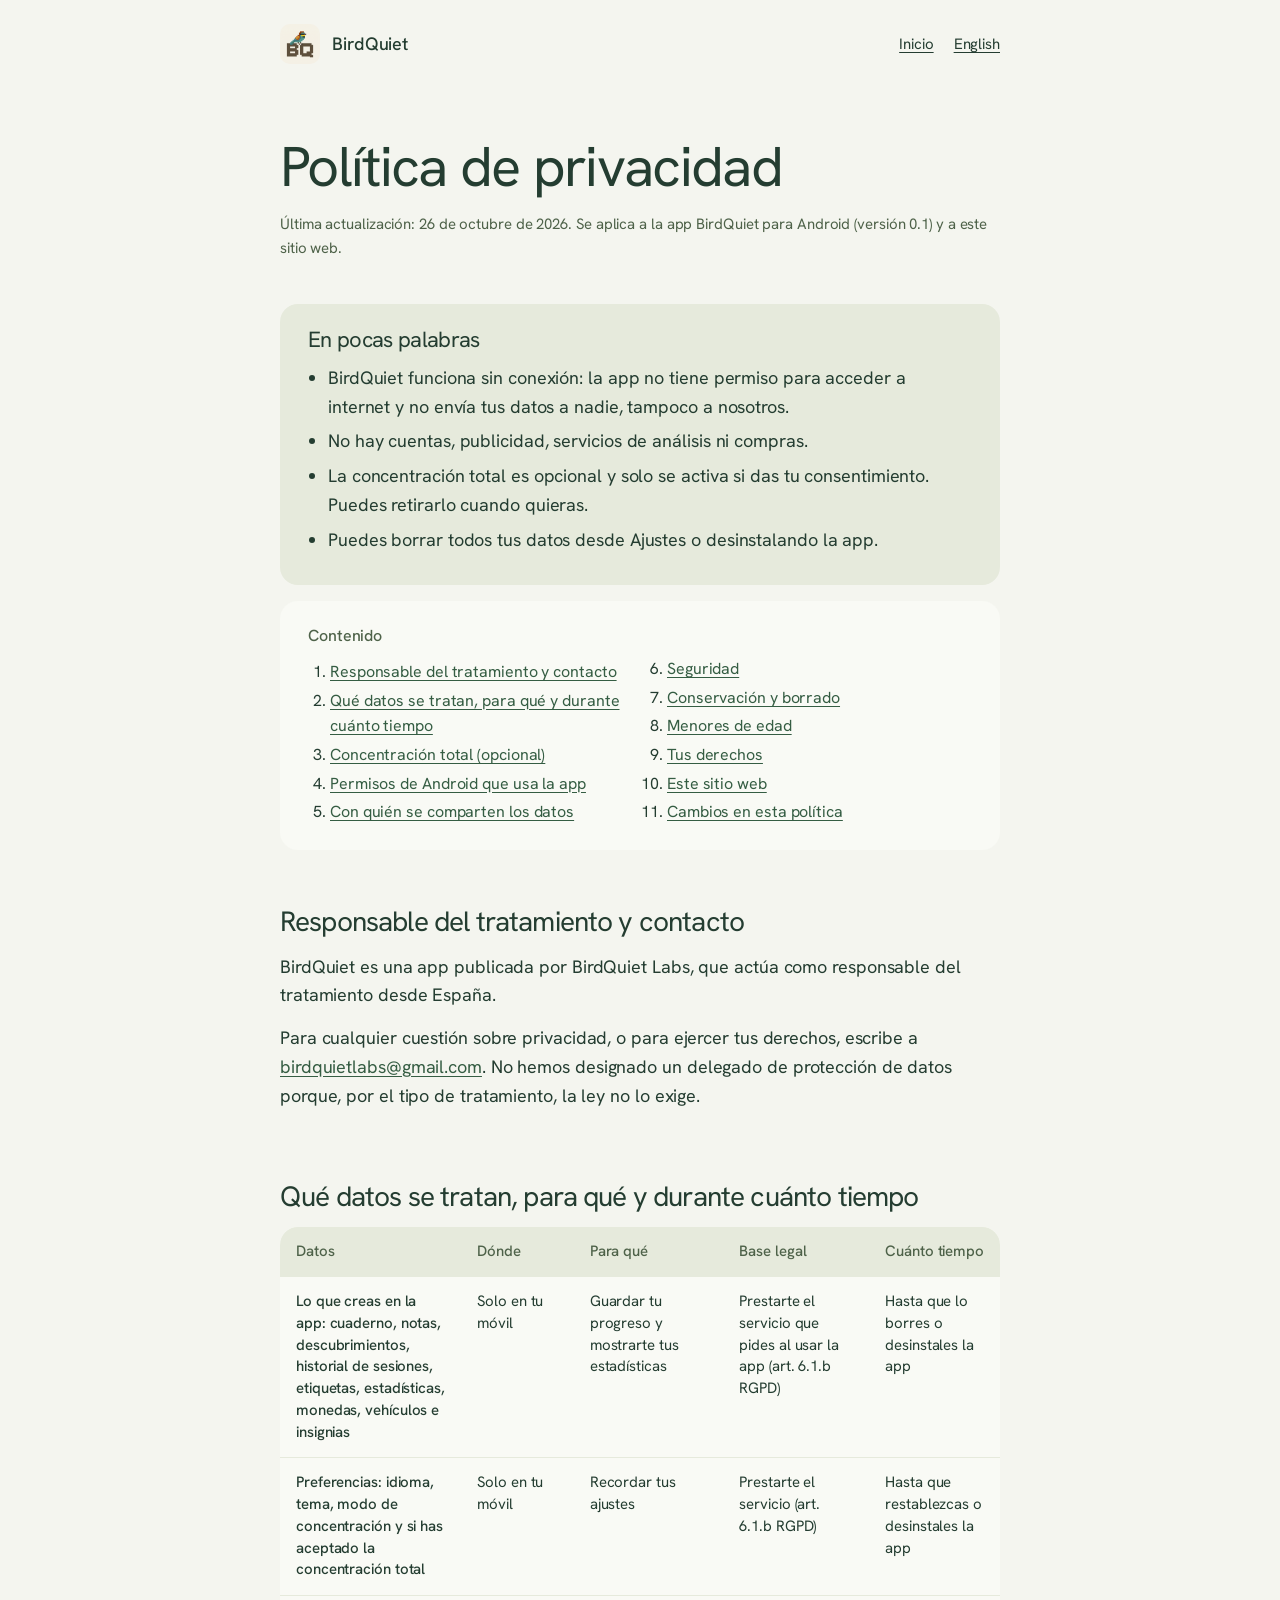
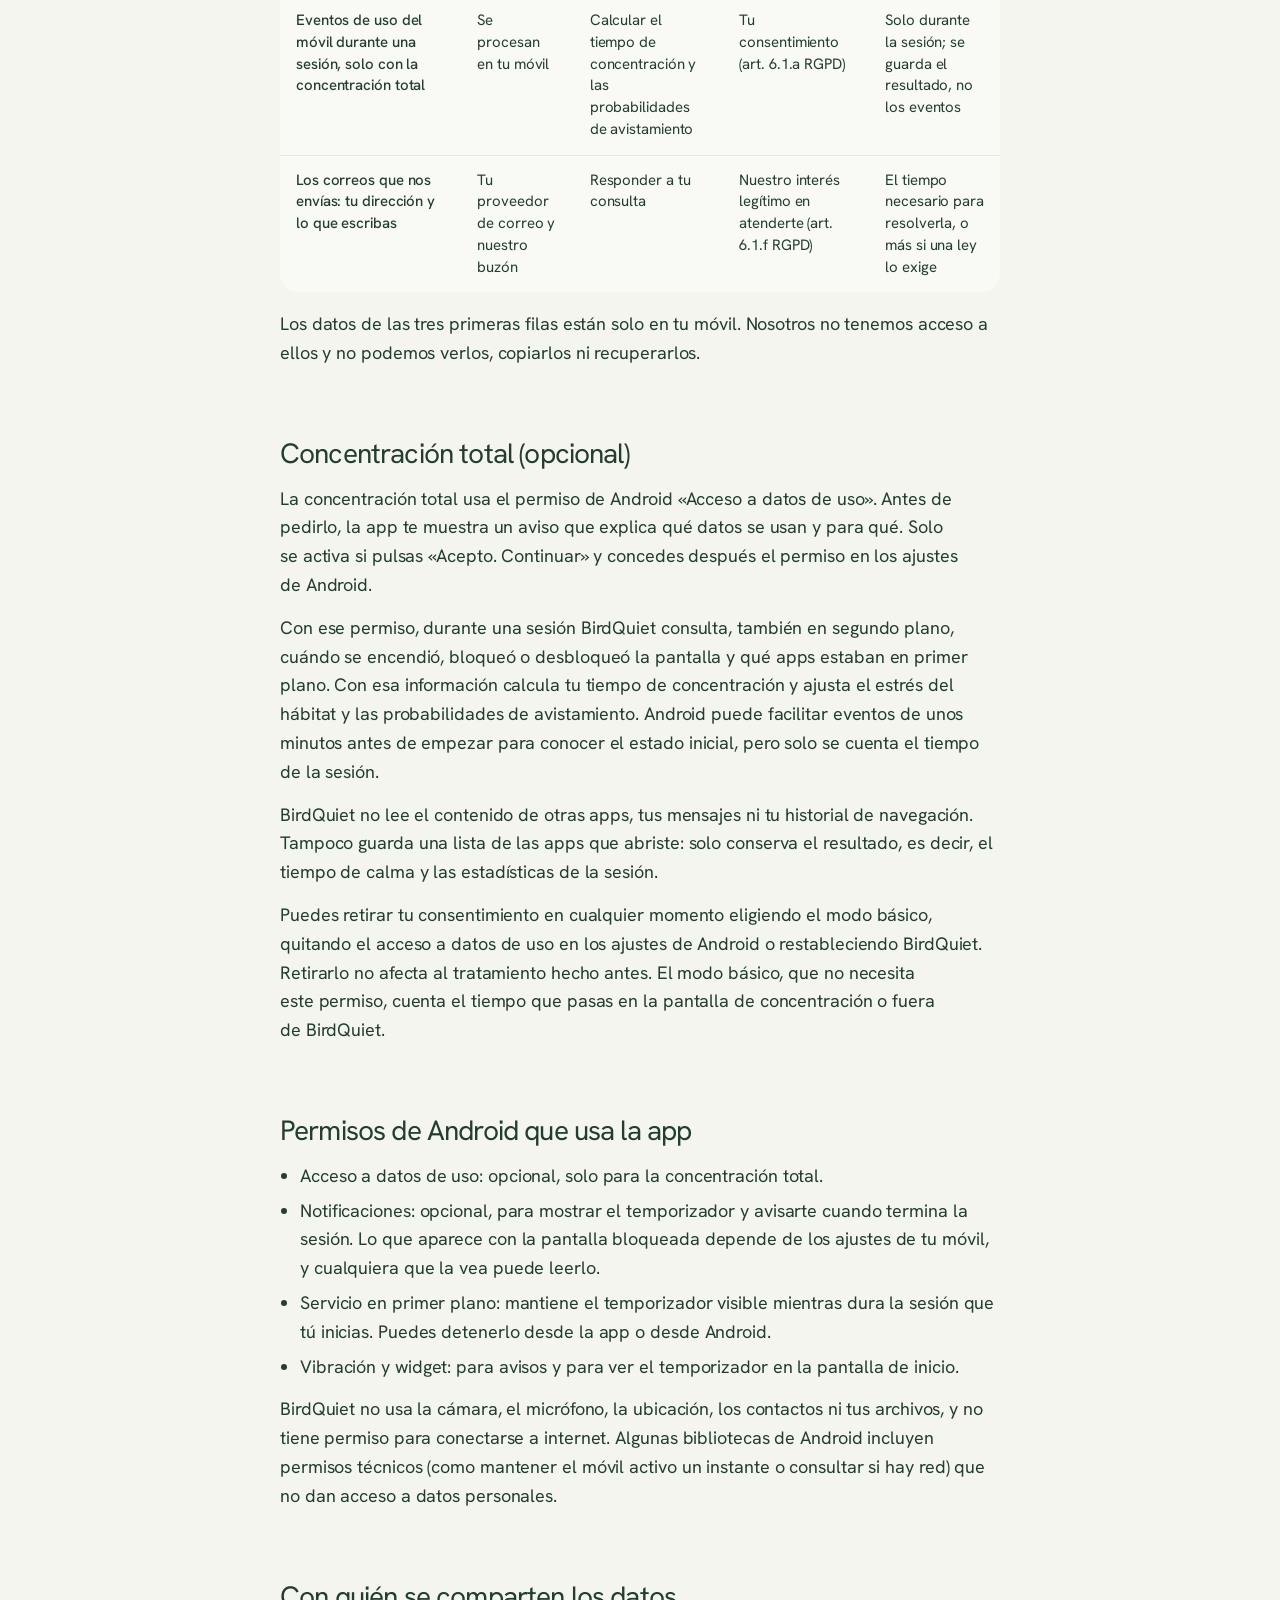
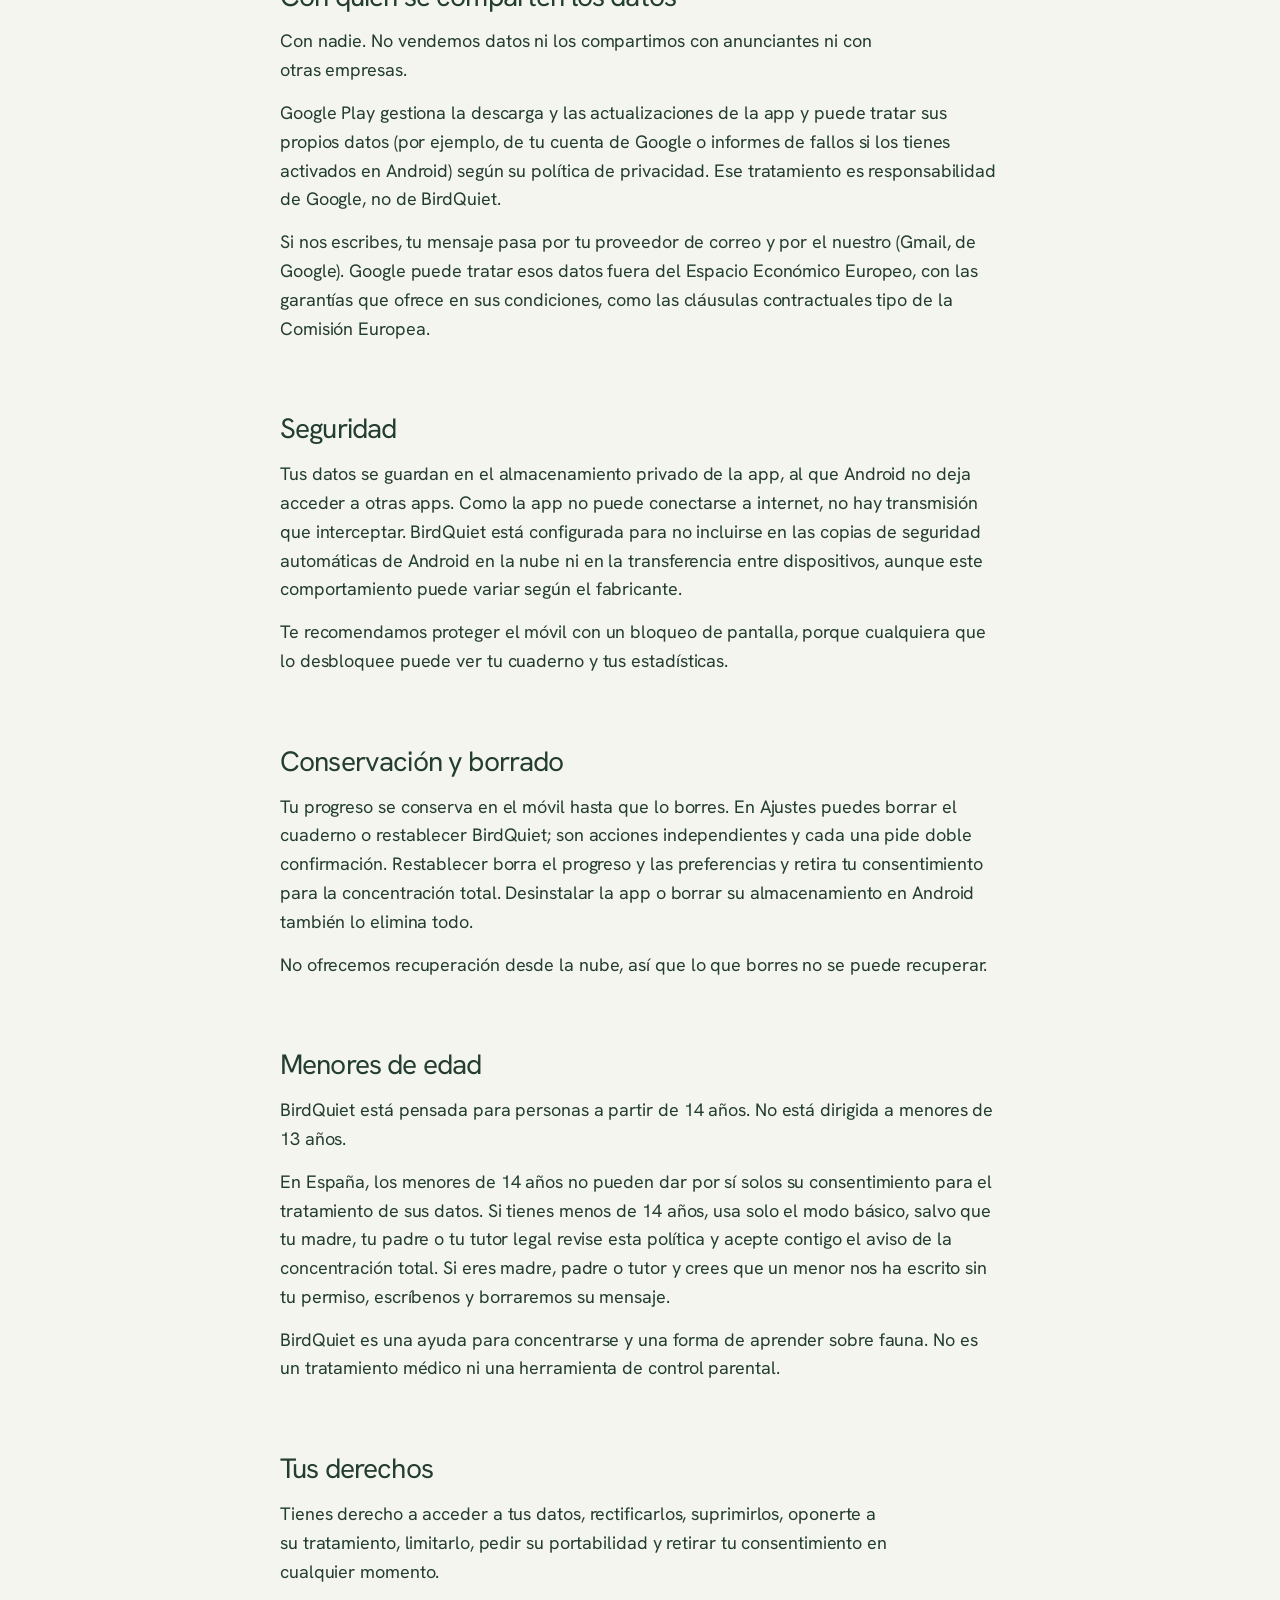
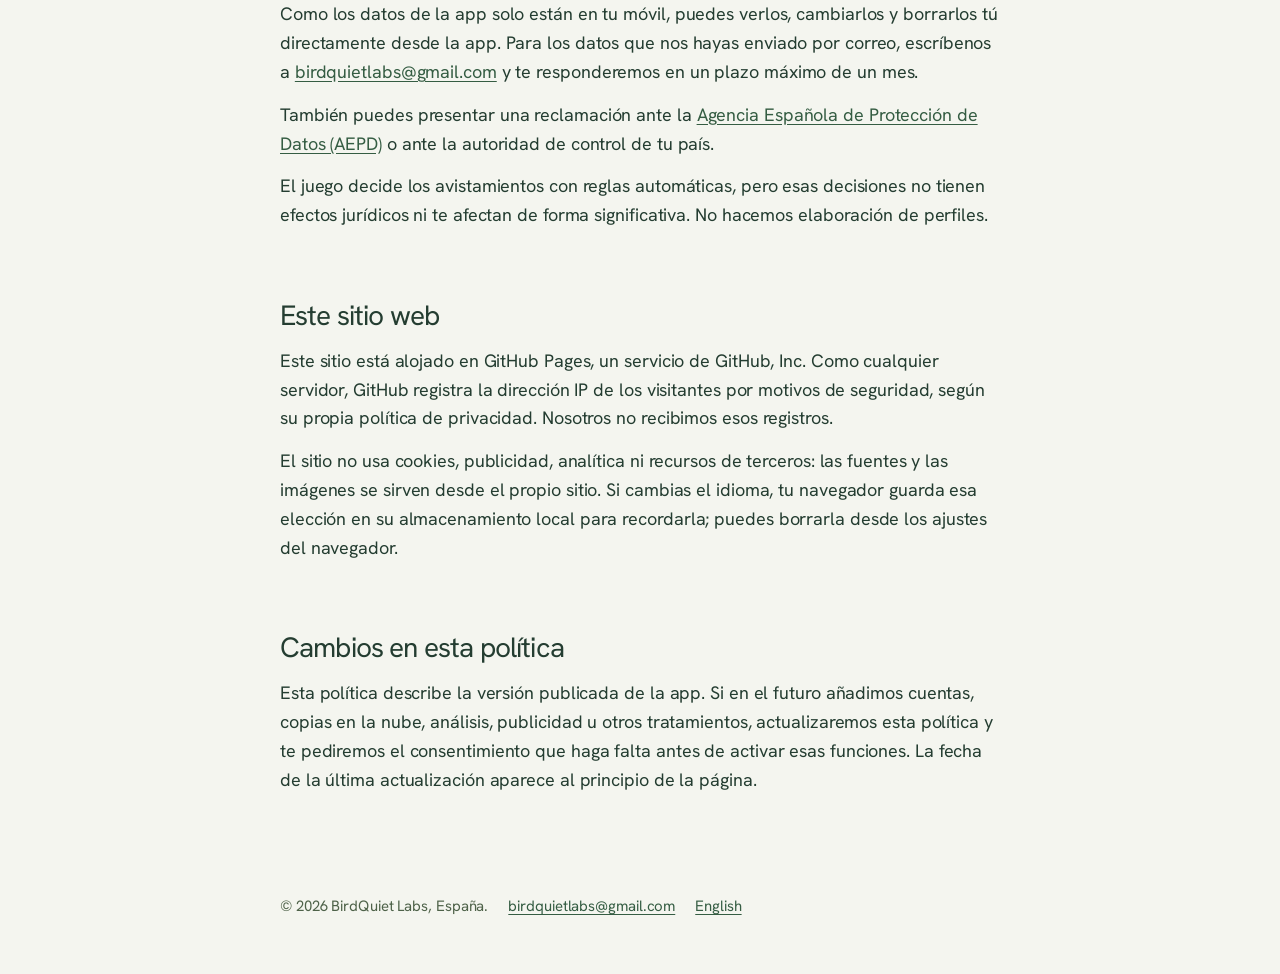
==== commit 55e00581: "Add files via upload" ====
--- a/privacidad.html
+++ b/privacidad.html
@@ -86,7 +86,7 @@
 
     <section id="responsable">
       <h2>Responsable del tratamiento y contacto</h2>
-      <p>BirdQuiet es una app publicada por BirdQuiet Labs, nombre comercial de O. Belyaev, que actúa como responsable del tratamiento desde España.</p>
+      <p>BirdQuiet es una app publicada por BirdQuiet Labs, que actúa como responsable del tratamiento desde España.</p>
       <p>Para cualquier cuestión sobre privacidad, o para ejercer tus derechos, escribe a <a href="mailto:birdquietlabs@gmail.com">birdquietlabs@gmail.com</a>. No hemos designado un delegado de protección de datos porque, por el tipo de tratamiento, la ley no lo exige.</p>
     </section>
 
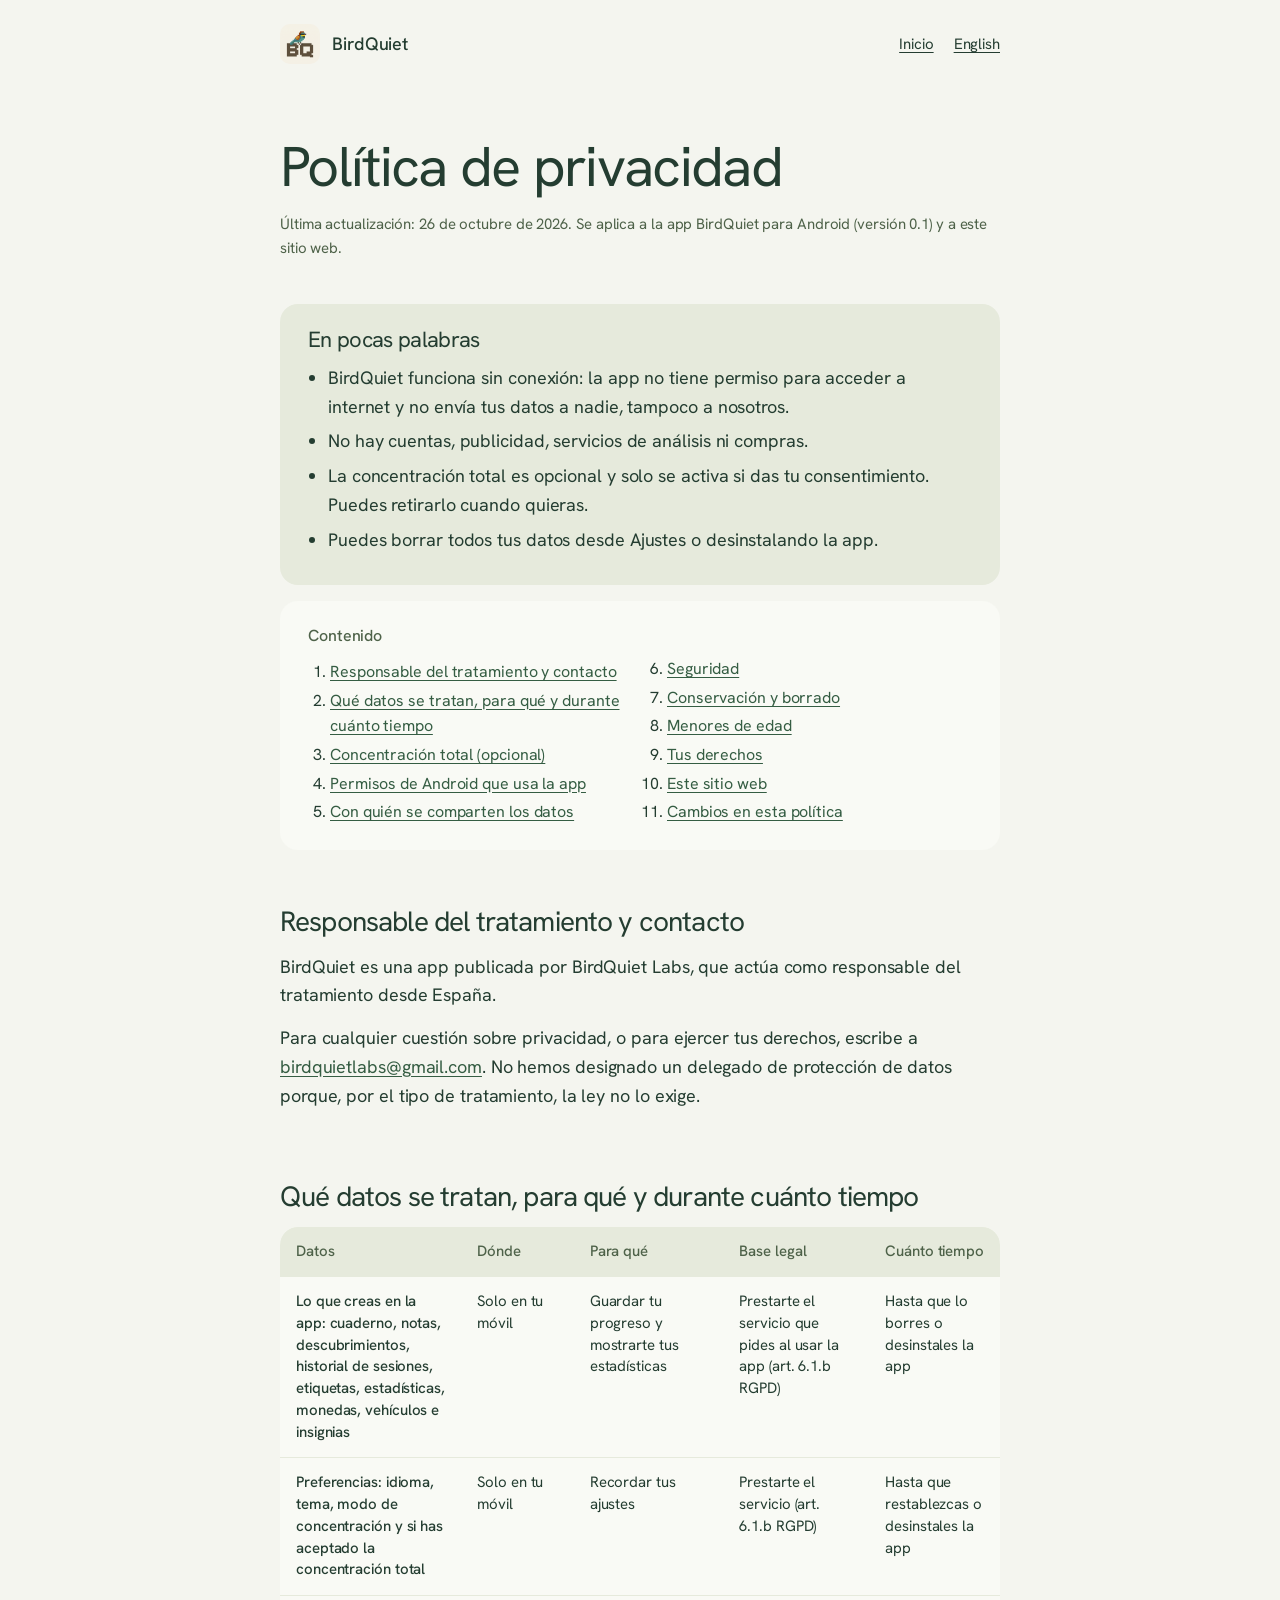
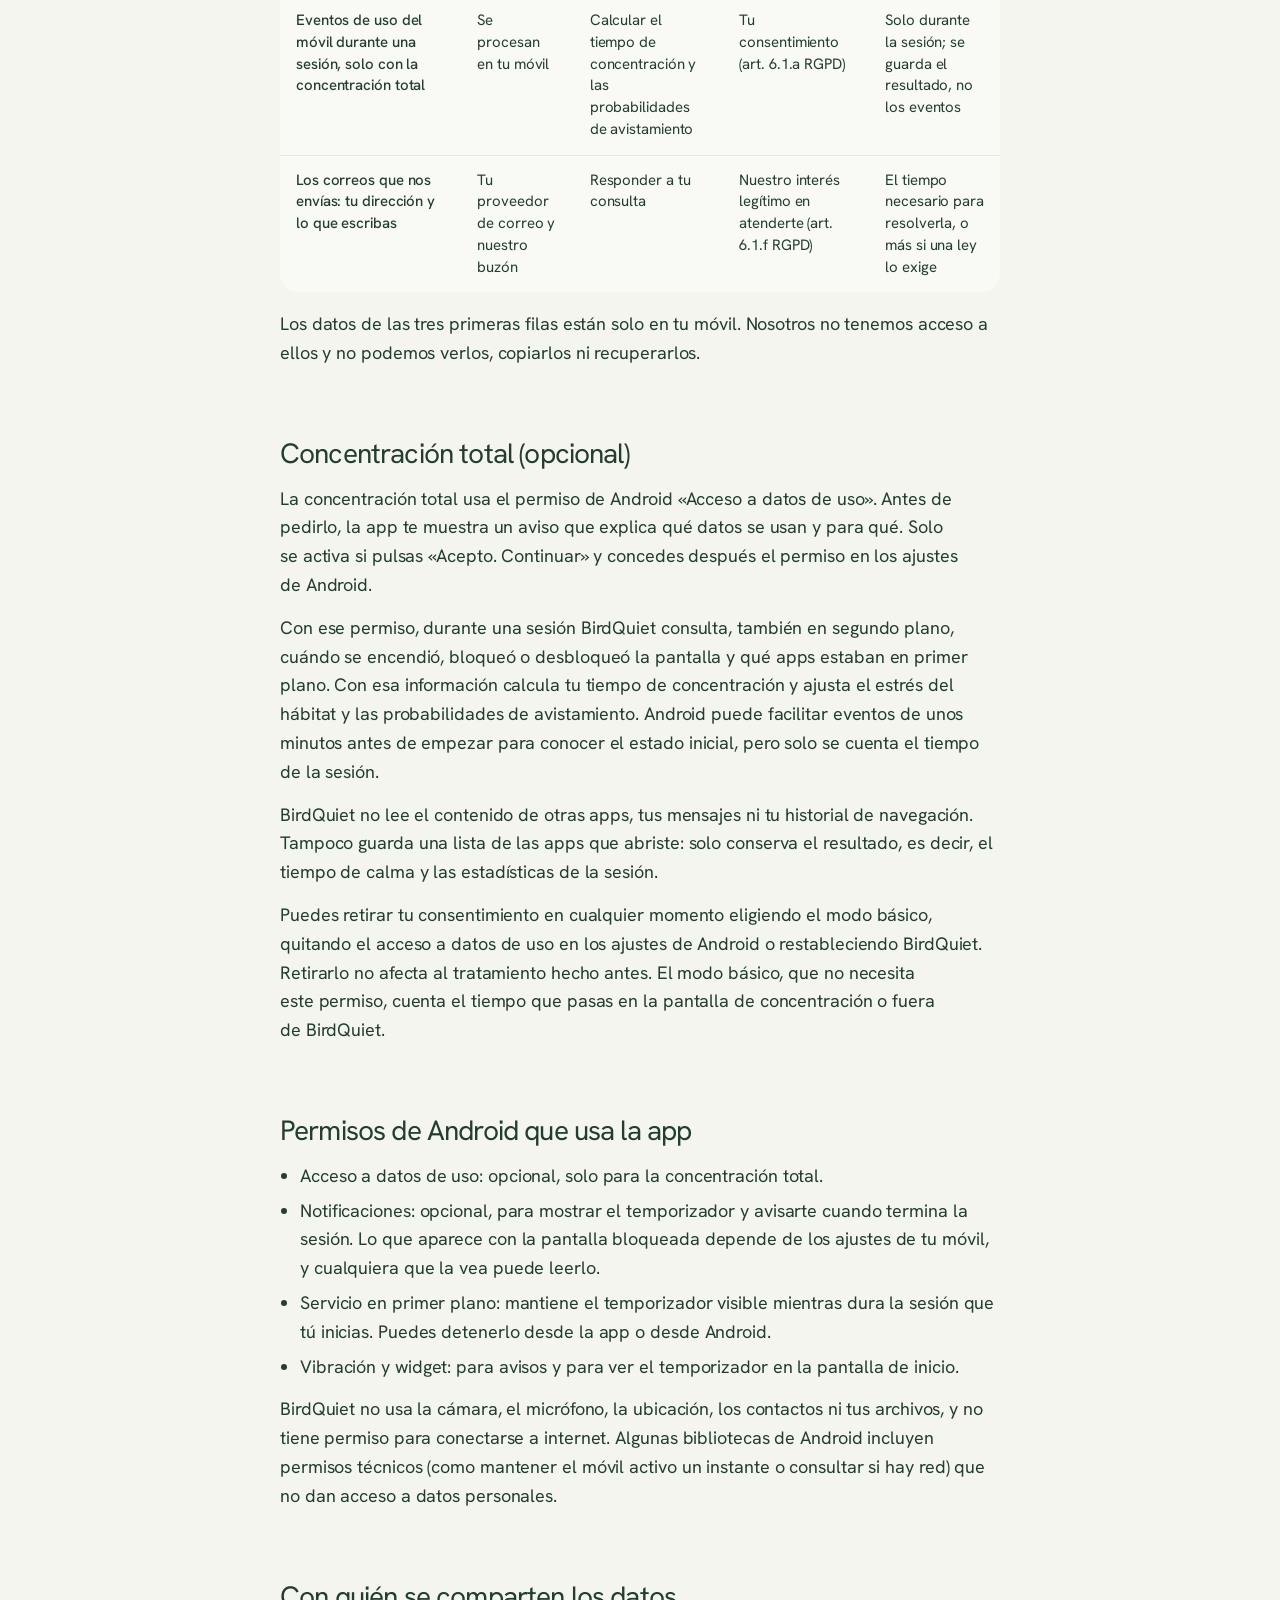
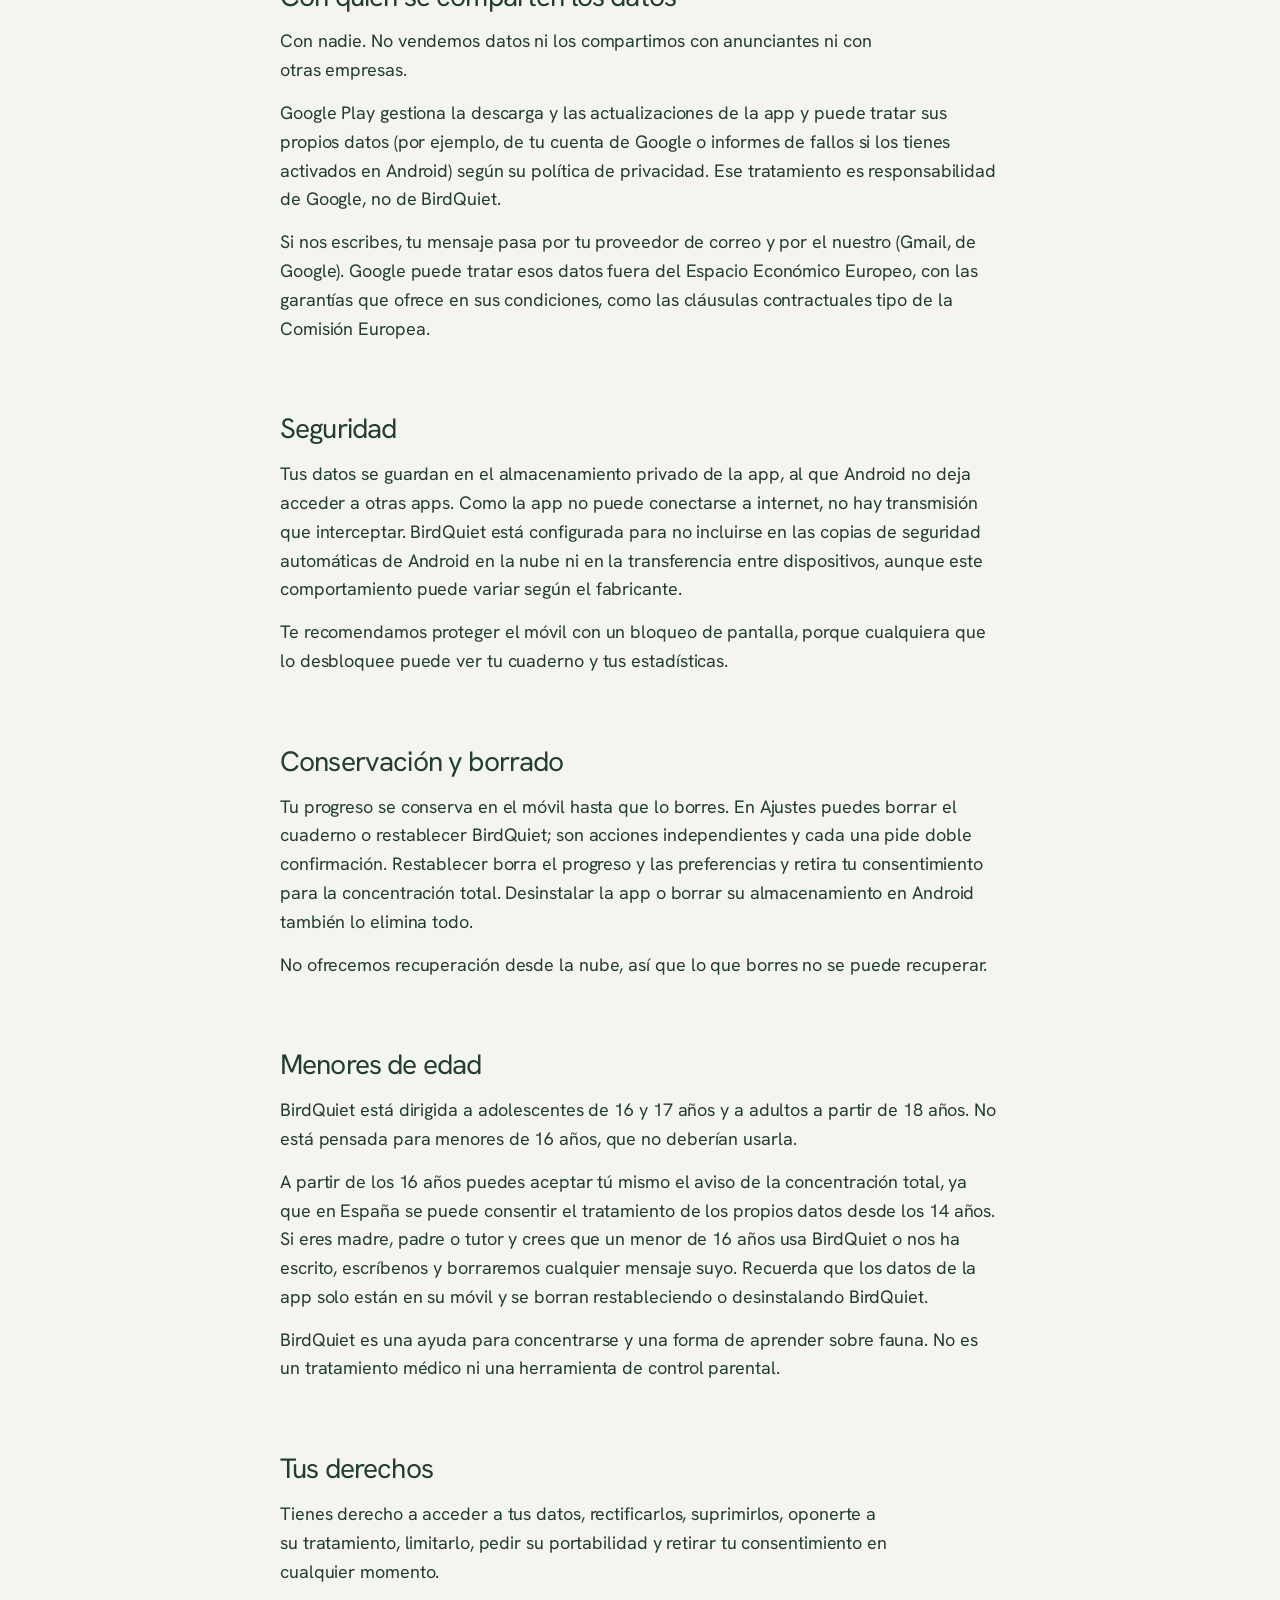
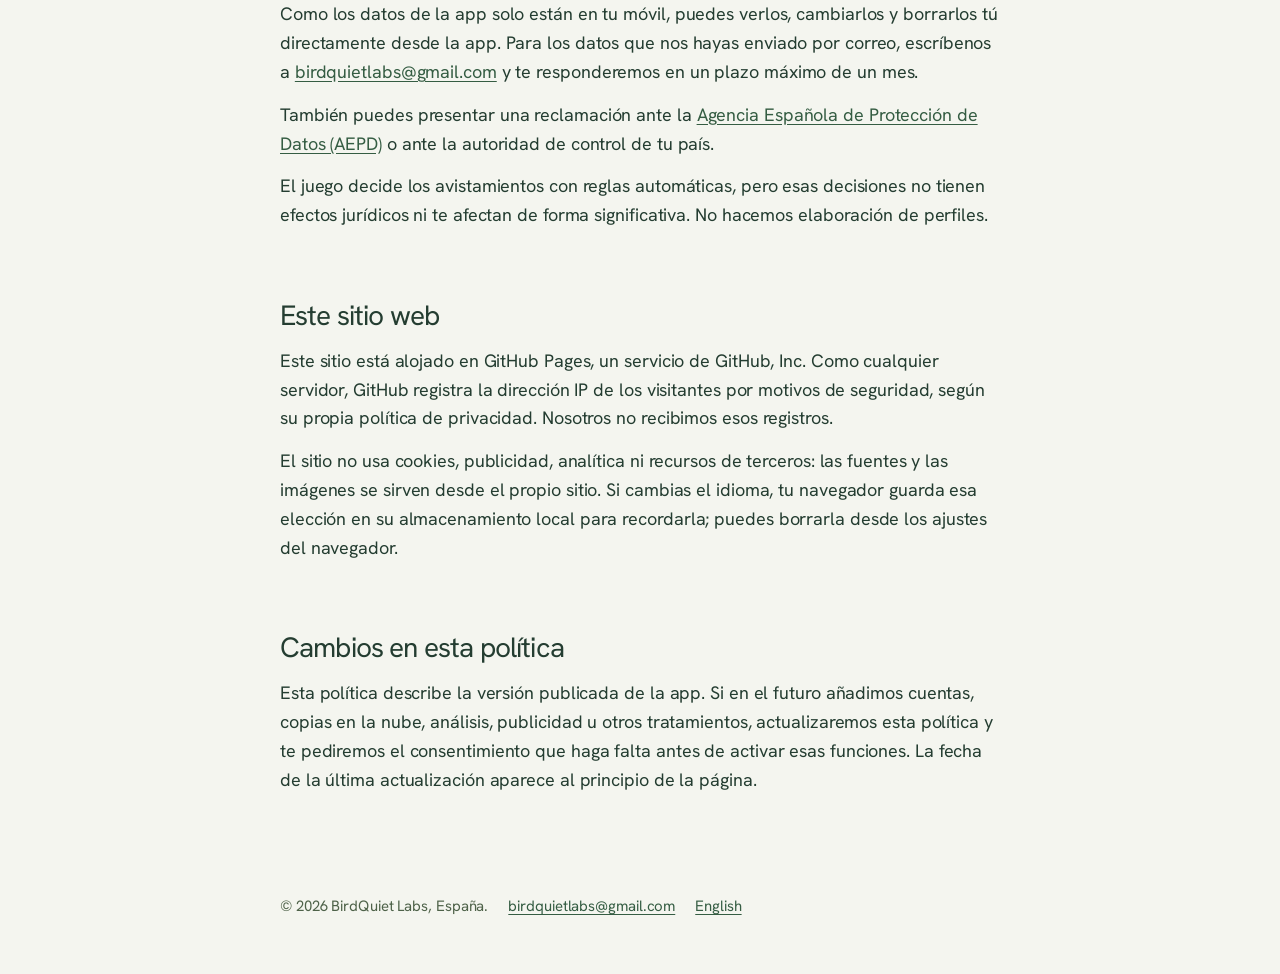
==== commit 590c35cd: "Add files via upload" ====
--- a/privacidad.html
+++ b/privacidad.html
@@ -131,8 +131,8 @@
 
     <section id="menores">
       <h2>Menores de edad</h2>
-      <p>BirdQuiet está pensada para personas a partir de 14 años. No está dirigida a menores de 13 años.</p>
-      <p>En España, los menores de 14 años no pueden dar por sí solos su consentimiento para el tratamiento de sus datos. Si tienes menos de 14 años, usa solo el modo básico, salvo que tu madre, tu padre o tu tutor legal revise esta política y acepte contigo el aviso de la concentración total. Si eres madre, padre o tutor y crees que un menor nos ha escrito sin tu permiso, escríbenos y borraremos su mensaje.</p>
+      <p>BirdQuiet está dirigida a adolescentes de 16 y 17 años y a adultos a partir de 18 años. No está pensada para menores de 16 años, que no deberían usarla.</p>
+      <p>A partir de los 16 años puedes aceptar tú mismo el aviso de la concentración total, ya que en España se puede consentir el tratamiento de los propios datos desde los 14 años. Si eres madre, padre o tutor y crees que un menor de 16 años usa BirdQuiet o nos ha escrito, escríbenos y borraremos cualquier mensaje suyo. Recuerda que los datos de la app solo están en su móvil y se borran restableciendo o desinstalando BirdQuiet.</p>
       <p>BirdQuiet es una ayuda para concentrarse y una forma de aprender sobre fauna. No es un tratamiento médico ni una herramienta de control parental.</p>
     </section>
 
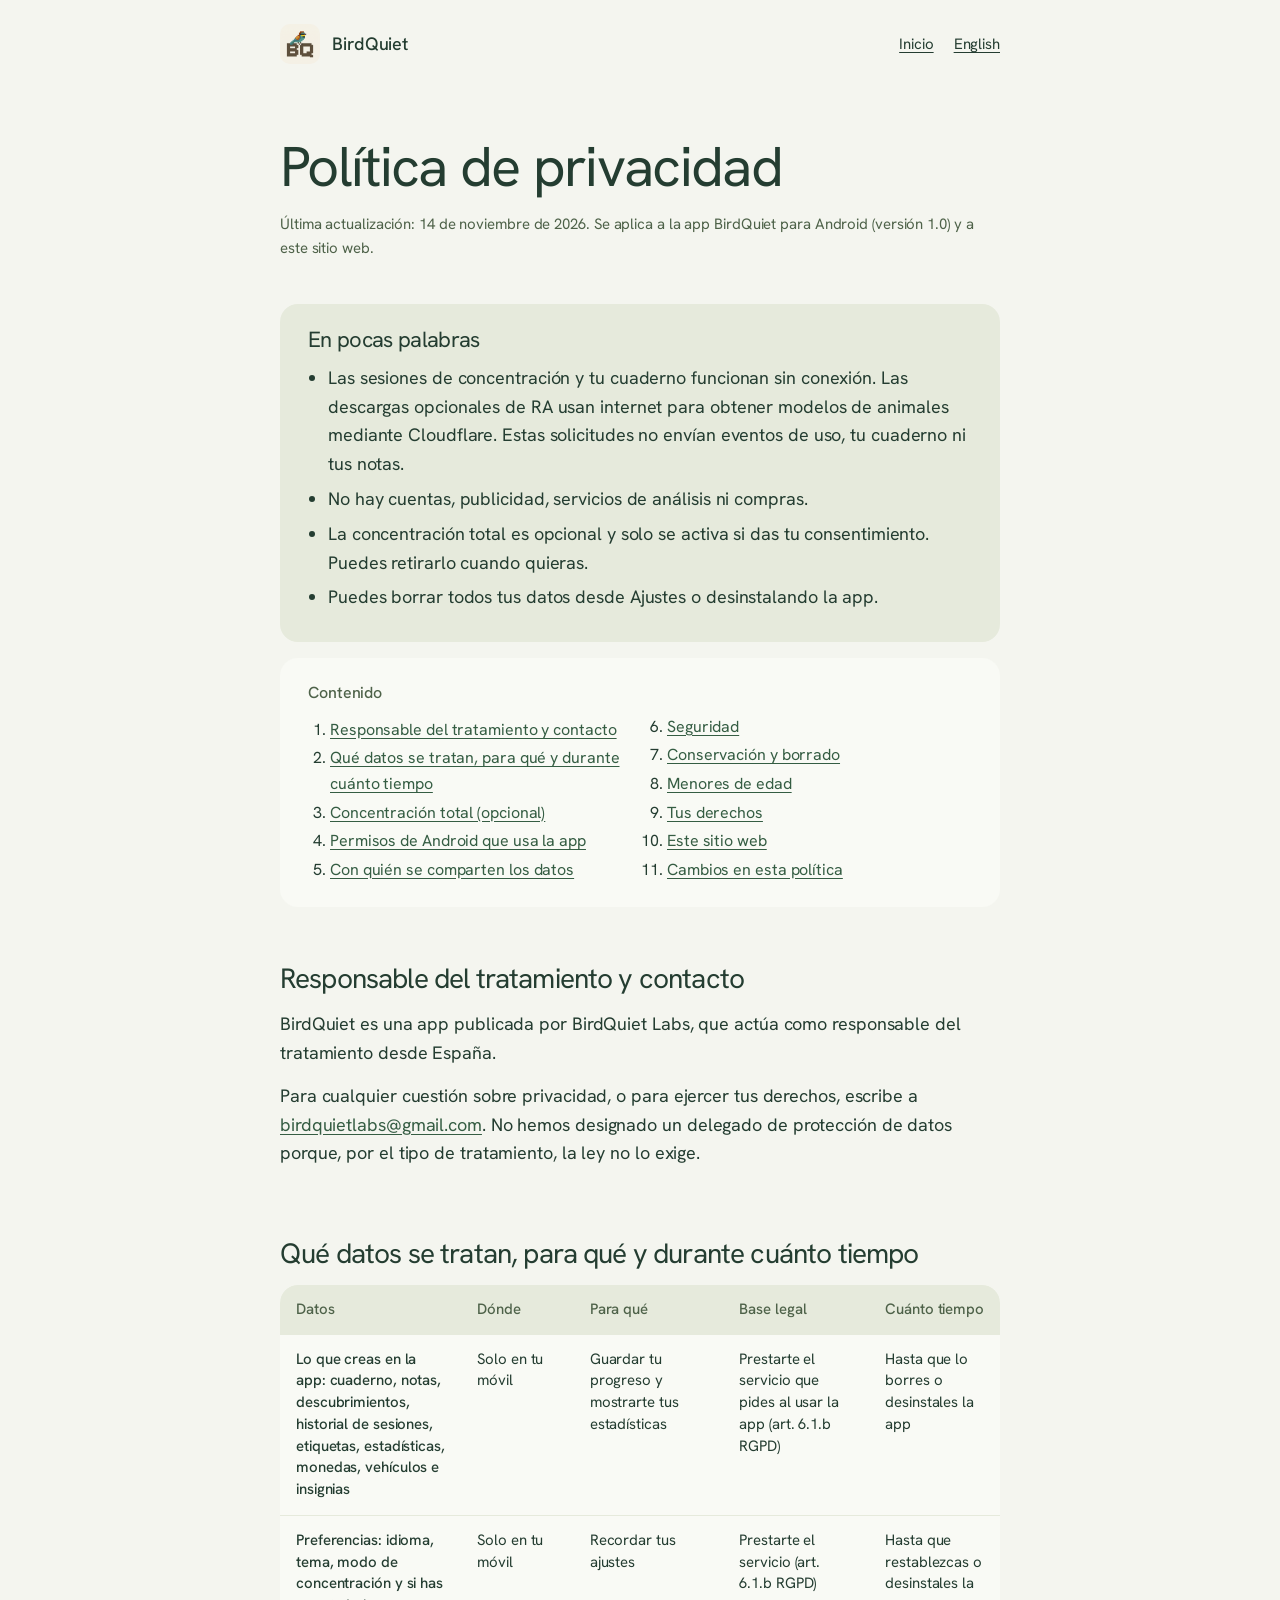
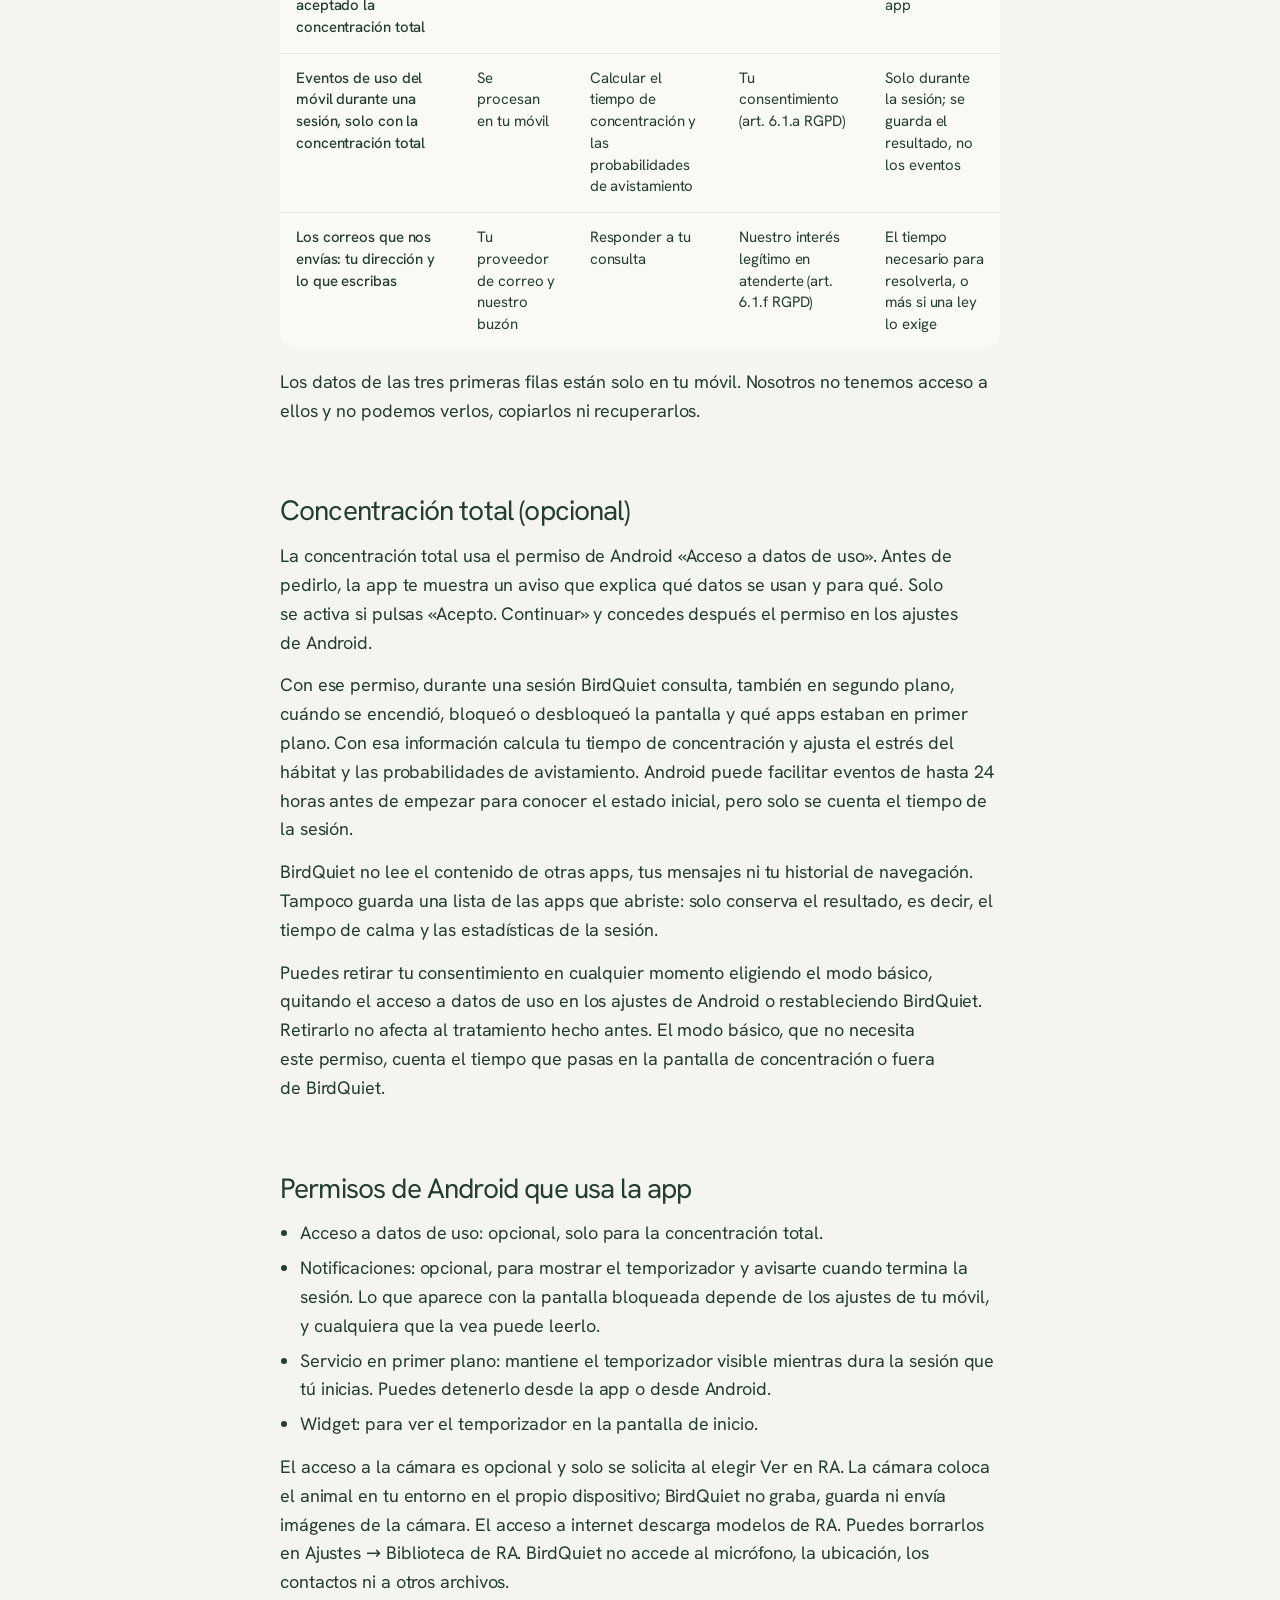
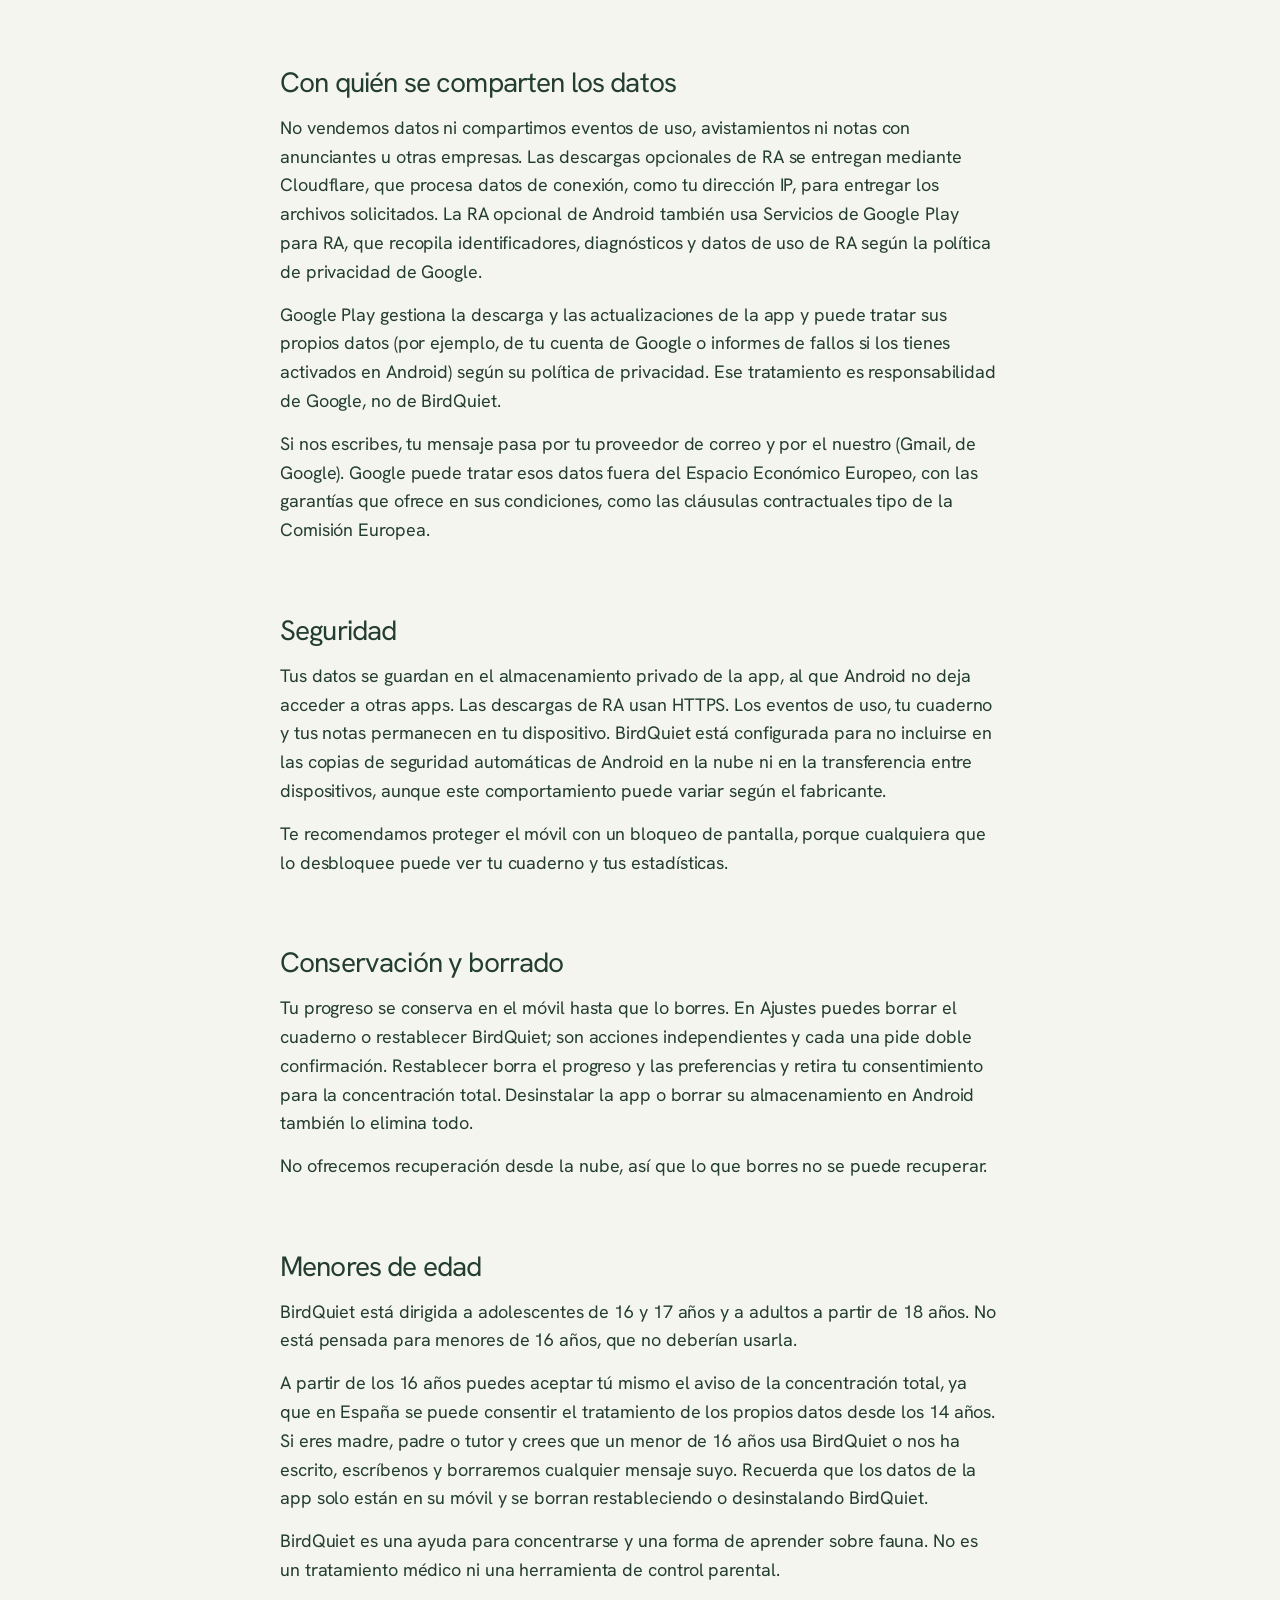
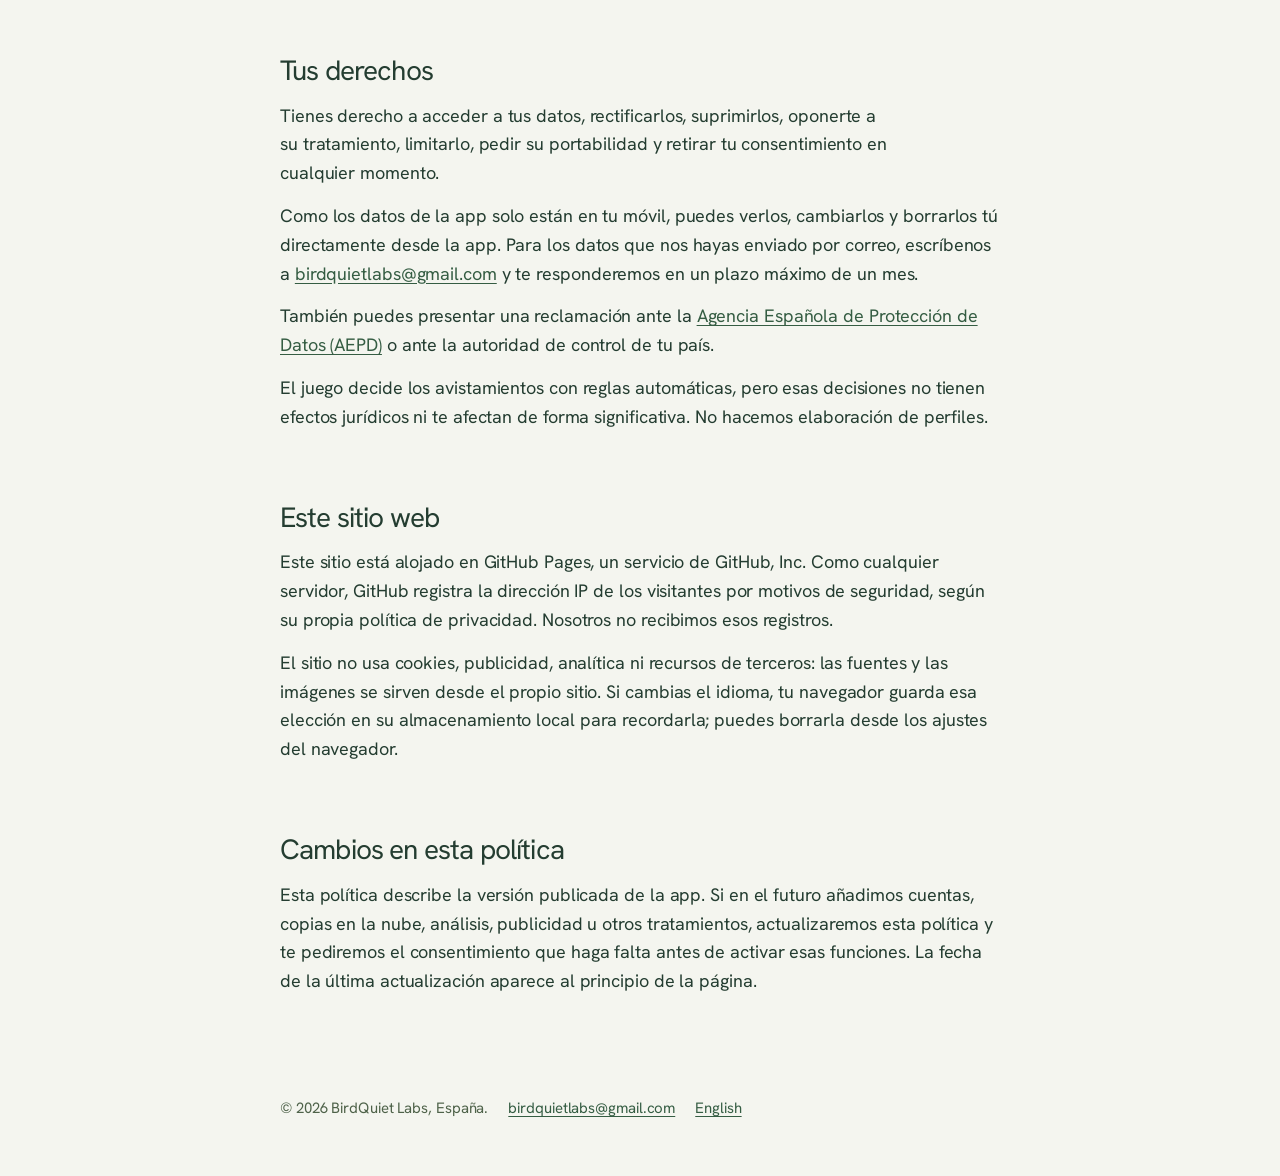
==== commit 84c4dbfa: "Update privacy pages for BirdQuiet 1.0 and align site with build 19 - Privacy (EN/ES): 14 November 2" ====
--- a/privacidad.html
+++ b/privacidad.html
@@ -72,11 +72,11 @@
   </div>
   <header>
     <h1>Política de privacidad</h1>
-    <p class="meta">Última actualización: 26 de octubre de 2026. Se aplica a la app BirdQuiet para Android (versión 0.1) y a este sitio web.</p>
+    <p class="meta">Última actualización: 14 de noviembre de 2026. Se aplica a la app BirdQuiet para Android (versión 1.0) y a este sitio web.</p>
   </header>
   <div class="summary">
     <h2>En pocas palabras</h2>
-    <ul><li>BirdQuiet funciona sin conexión: la app no tiene permiso para acceder a internet y no envía tus datos a nadie, tampoco a nosotros.</li><li>No hay cuentas, publicidad, servicios de análisis ni compras.</li><li>La concentración total es opcional y solo se activa si das tu consentimiento. Puedes retirarlo cuando quieras.</li><li>Puedes borrar todos tus datos desde Ajustes o desinstalando la app.</li></ul>
+    <ul><li>Las sesiones de concentración y tu cuaderno funcionan sin conexión. Las descargas opcionales de RA usan internet para obtener modelos de animales mediante Cloudflare. Estas solicitudes no envían eventos de uso, tu cuaderno ni tus notas.</li><li>No hay cuentas, publicidad, servicios de análisis ni compras.</li><li>La concentración total es opcional y solo se activa si das tu consentimiento. Puedes retirarlo cuando quieras.</li><li>Puedes borrar todos tus datos desde Ajustes o desinstalando la app.</li></ul>
   </div>
   <nav class="toc" aria-label="Contenido">
     <p>Contenido</p>
@@ -99,27 +99,27 @@
     <section id="concentracion">
       <h2>Concentración total (opcional)</h2>
       <p>La concentración total usa el permiso de Android «Acceso a datos de uso». Antes de pedirlo, la app te muestra un aviso que explica qué datos se usan y para qué. Solo se activa si pulsas «Acepto. Continuar» y concedes después el permiso en los ajustes de Android.</p>
-      <p>Con ese permiso, durante una sesión BirdQuiet consulta, también en segundo plano, cuándo se encendió, bloqueó o desbloqueó la pantalla y qué apps estaban en primer plano. Con esa información calcula tu tiempo de concentración y ajusta el estrés del hábitat y las probabilidades de avistamiento. Android puede facilitar eventos de unos minutos antes de empezar para conocer el estado inicial, pero solo se cuenta el tiempo de la sesión.</p>
+      <p>Con ese permiso, durante una sesión BirdQuiet consulta, también en segundo plano, cuándo se encendió, bloqueó o desbloqueó la pantalla y qué apps estaban en primer plano. Con esa información calcula tu tiempo de concentración y ajusta el estrés del hábitat y las probabilidades de avistamiento. Android puede facilitar eventos de hasta 24 horas antes de empezar para conocer el estado inicial, pero solo se cuenta el tiempo de la sesión.</p>
       <p>BirdQuiet no lee el contenido de otras apps, tus mensajes ni tu historial de navegación. Tampoco guarda una lista de las apps que abriste: solo conserva el resultado, es decir, el tiempo de calma y las estadísticas de la sesión.</p>
       <p>Puedes retirar tu consentimiento en cualquier momento eligiendo el modo básico, quitando el acceso a datos de uso en los ajustes de Android o restableciendo BirdQuiet. Retirarlo no afecta al tratamiento hecho antes. El modo básico, que no necesita este permiso, cuenta el tiempo que pasas en la pantalla de concentración o fuera de BirdQuiet.</p>
     </section>
 
     <section id="permisos">
       <h2>Permisos de Android que usa la app</h2>
-      <ul class="plain"><li>Acceso a datos de uso: opcional, solo para la concentración total.</li><li>Notificaciones: opcional, para mostrar el temporizador y avisarte cuando termina la sesión. Lo que aparece con la pantalla bloqueada depende de los ajustes de tu móvil, y cualquiera que la vea puede leerlo.</li><li>Servicio en primer plano: mantiene el temporizador visible mientras dura la sesión que tú inicias. Puedes detenerlo desde la app o desde Android.</li><li>Vibración y widget: para avisos y para ver el temporizador en la pantalla de inicio.</li></ul>
-      <p>BirdQuiet no usa la cámara, el micrófono, la ubicación, los contactos ni tus archivos, y no tiene permiso para conectarse a internet. Algunas bibliotecas de Android incluyen permisos técnicos (como mantener el móvil activo un instante o consultar si hay red) que no dan acceso a datos personales.</p>
+      <ul class="plain"><li>Acceso a datos de uso: opcional, solo para la concentración total.</li><li>Notificaciones: opcional, para mostrar el temporizador y avisarte cuando termina la sesión. Lo que aparece con la pantalla bloqueada depende de los ajustes de tu móvil, y cualquiera que la vea puede leerlo.</li><li>Servicio en primer plano: mantiene el temporizador visible mientras dura la sesión que tú inicias. Puedes detenerlo desde la app o desde Android.</li><li>Widget: para ver el temporizador en la pantalla de inicio.</li></ul>
+      <p>El acceso a la cámara es opcional y solo se solicita al elegir Ver en RA. La cámara coloca el animal en tu entorno en el propio dispositivo; BirdQuiet no graba, guarda ni envía imágenes de la cámara. El acceso a internet descarga modelos de RA. Puedes borrarlos en Ajustes → Biblioteca de RA. BirdQuiet no accede al micrófono, la ubicación, los contactos ni a otros archivos.</p>
     </section>
 
     <section id="compartir">
       <h2>Con quién se comparten los datos</h2>
-      <p>Con nadie. No vendemos datos ni los compartimos con anunciantes ni con otras empresas.</p>
+      <p>No vendemos datos ni compartimos eventos de uso, avistamientos ni notas con anunciantes u otras empresas. Las descargas opcionales de RA se entregan mediante Cloudflare, que procesa datos de conexión, como tu dirección IP, para entregar los archivos solicitados. La RA opcional de Android también usa Servicios de Google Play para RA, que recopila identificadores, diagnósticos y datos de uso de RA según la política de privacidad de Google.</p>
       <p>Google Play gestiona la descarga y las actualizaciones de la app y puede tratar sus propios datos (por ejemplo, de tu cuenta de Google o informes de fallos si los tienes activados en Android) según su política de privacidad. Ese tratamiento es responsabilidad de Google, no de BirdQuiet.</p>
       <p>Si nos escribes, tu mensaje pasa por tu proveedor de correo y por el nuestro (Gmail, de Google). Google puede tratar esos datos fuera del Espacio Económico Europeo, con las garantías que ofrece en sus condiciones, como las cláusulas contractuales tipo de la Comisión Europea.</p>
     </section>
 
     <section id="seguridad">
       <h2>Seguridad</h2>
-      <p>Tus datos se guardan en el almacenamiento privado de la app, al que Android no deja acceder a otras apps. Como la app no puede conectarse a internet, no hay transmisión que interceptar. BirdQuiet está configurada para no incluirse en las copias de seguridad automáticas de Android en la nube ni en la transferencia entre dispositivos, aunque este comportamiento puede variar según el fabricante.</p>
+      <p>Tus datos se guardan en el almacenamiento privado de la app, al que Android no deja acceder a otras apps. Las descargas de RA usan HTTPS. Los eventos de uso, tu cuaderno y tus notas permanecen en tu dispositivo. BirdQuiet está configurada para no incluirse en las copias de seguridad automáticas de Android en la nube ni en la transferencia entre dispositivos, aunque este comportamiento puede variar según el fabricante.</p>
       <p>Te recomendamos proteger el móvil con un bloqueo de pantalla, porque cualquiera que lo desbloquee puede ver tu cuaderno y tus estadísticas.</p>
     </section>
 
